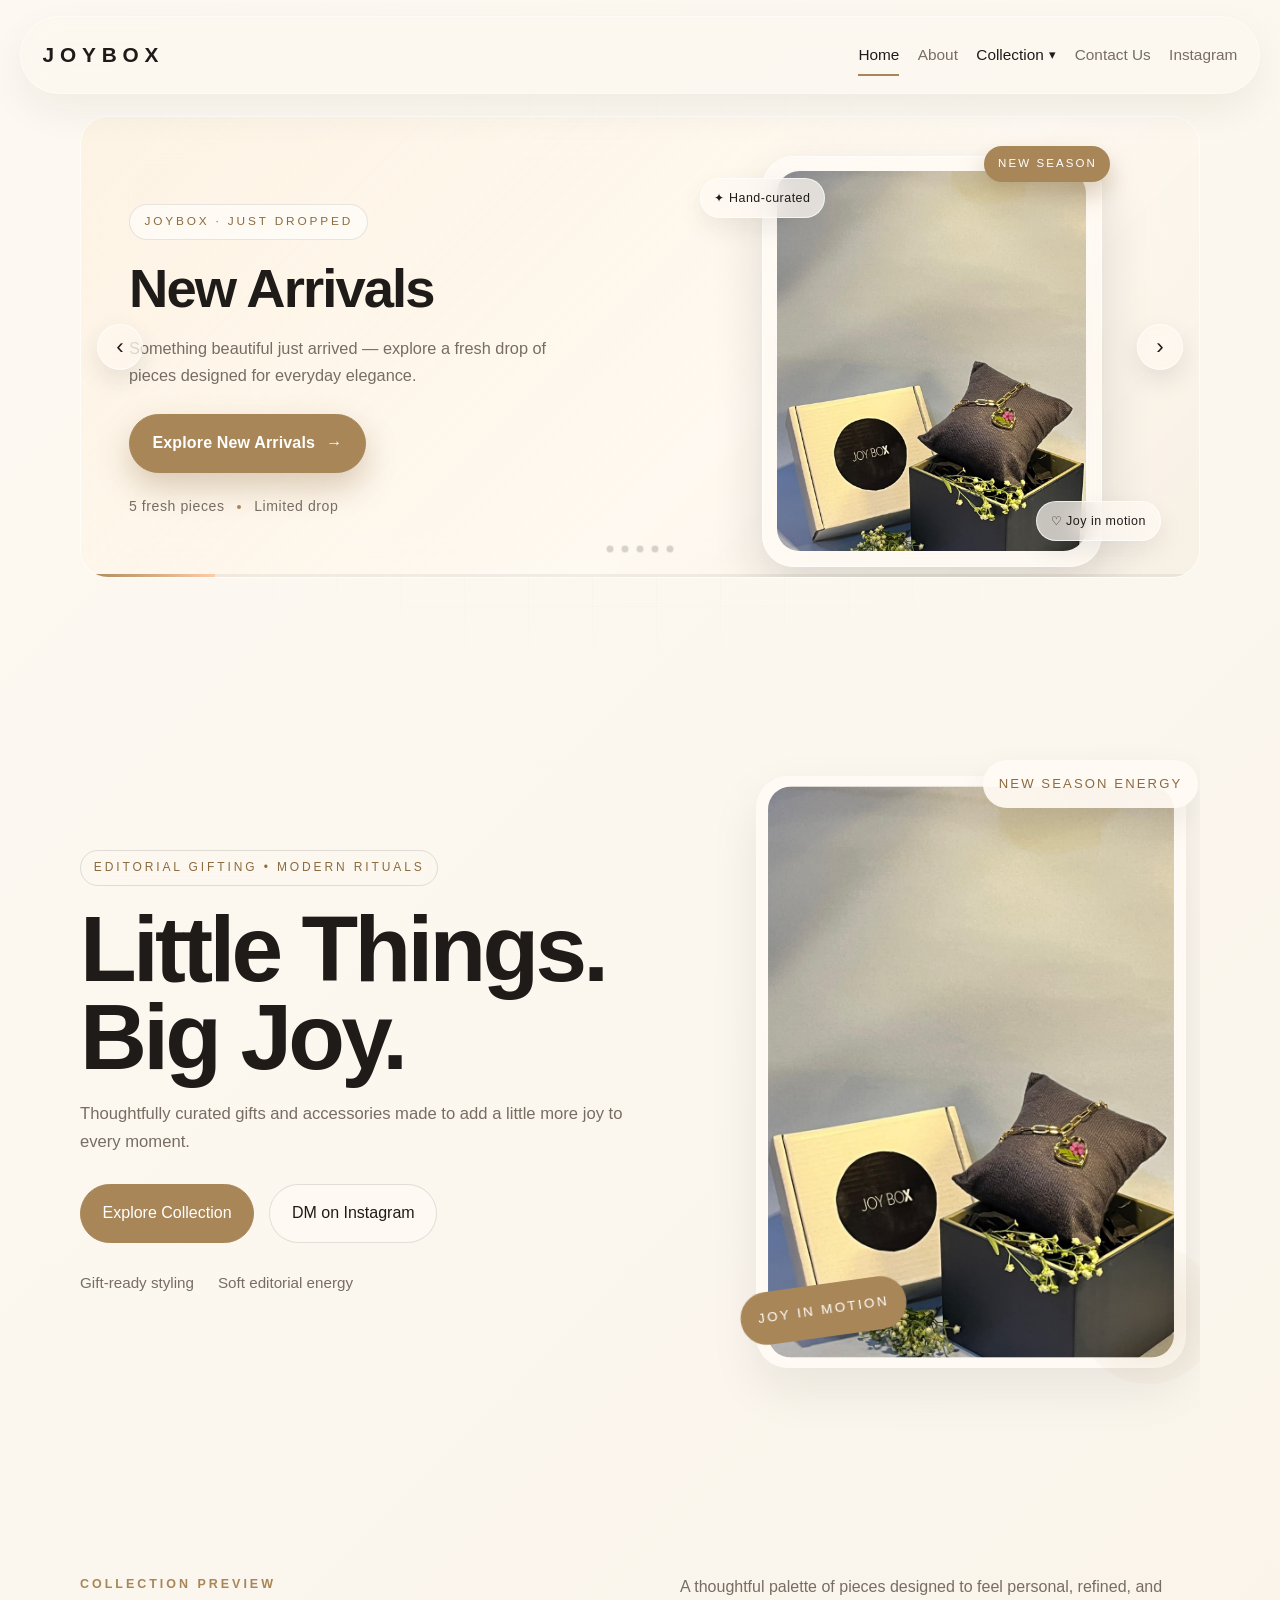
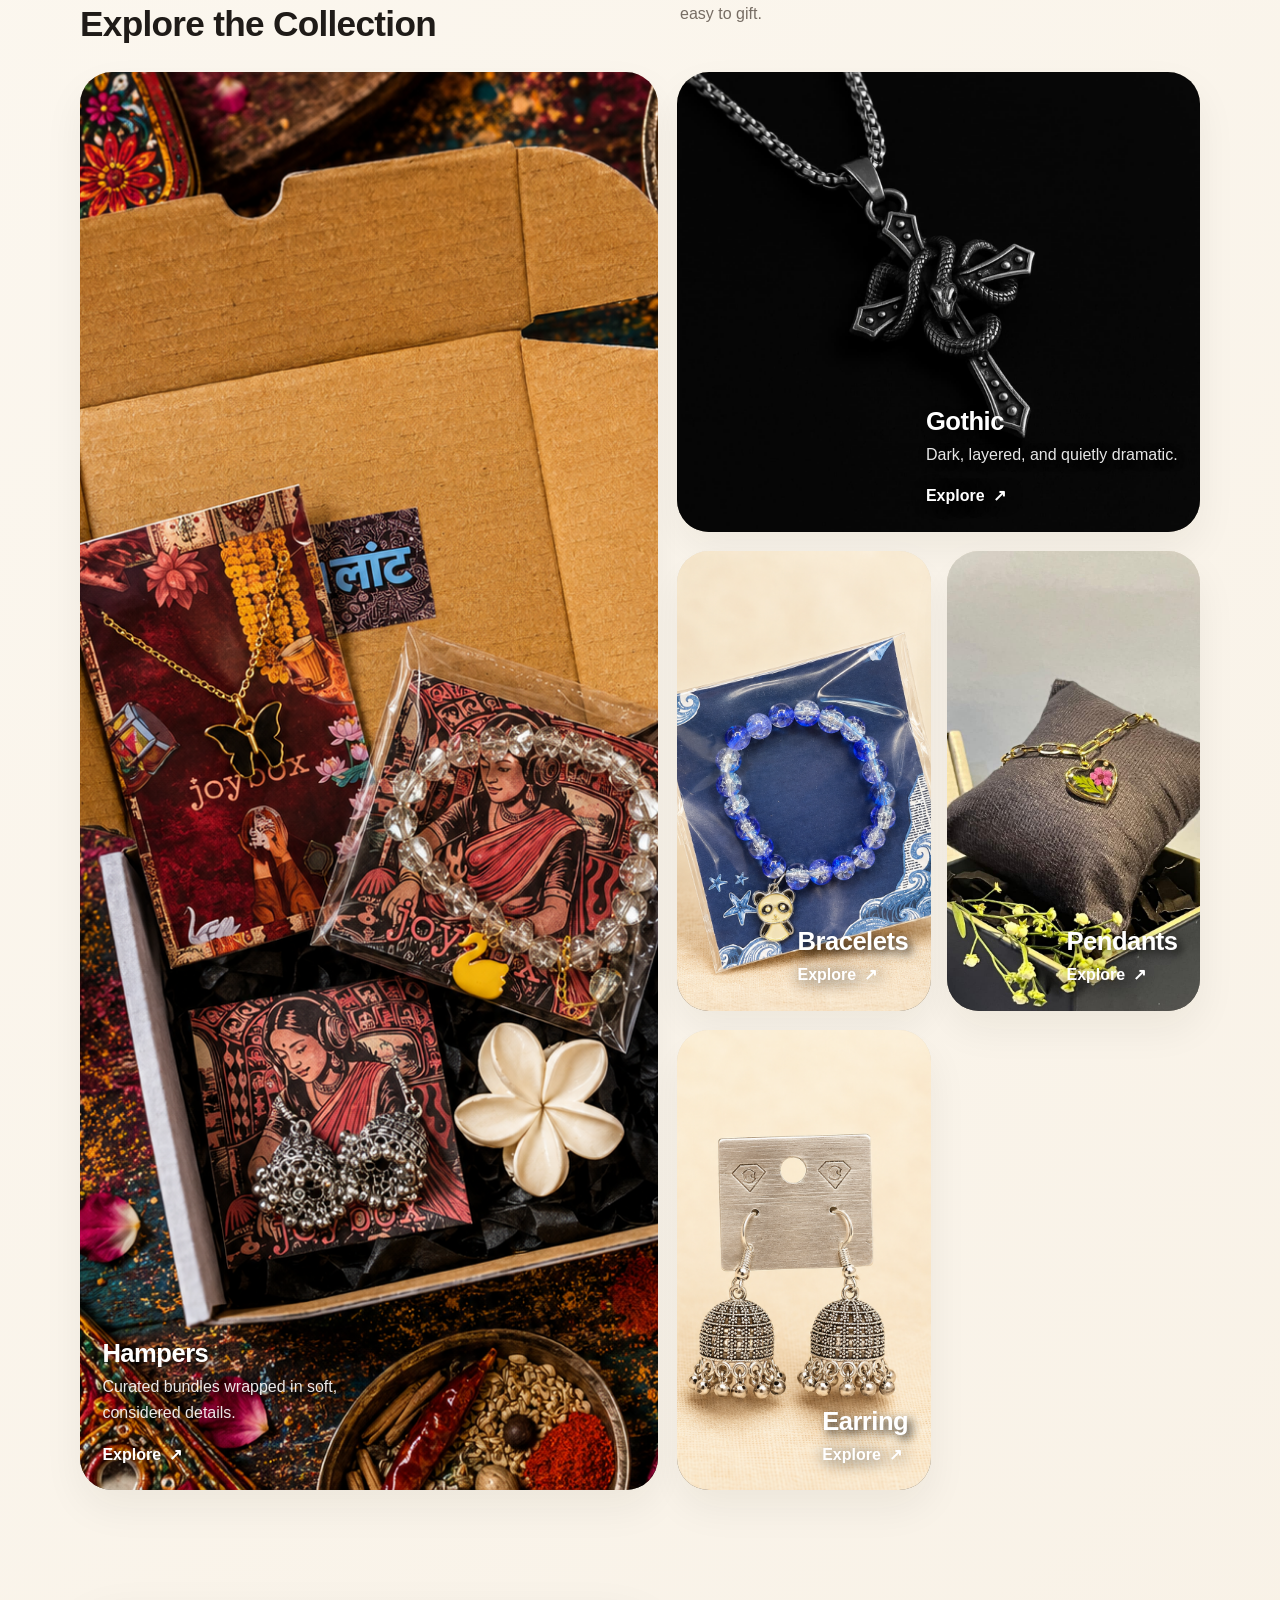
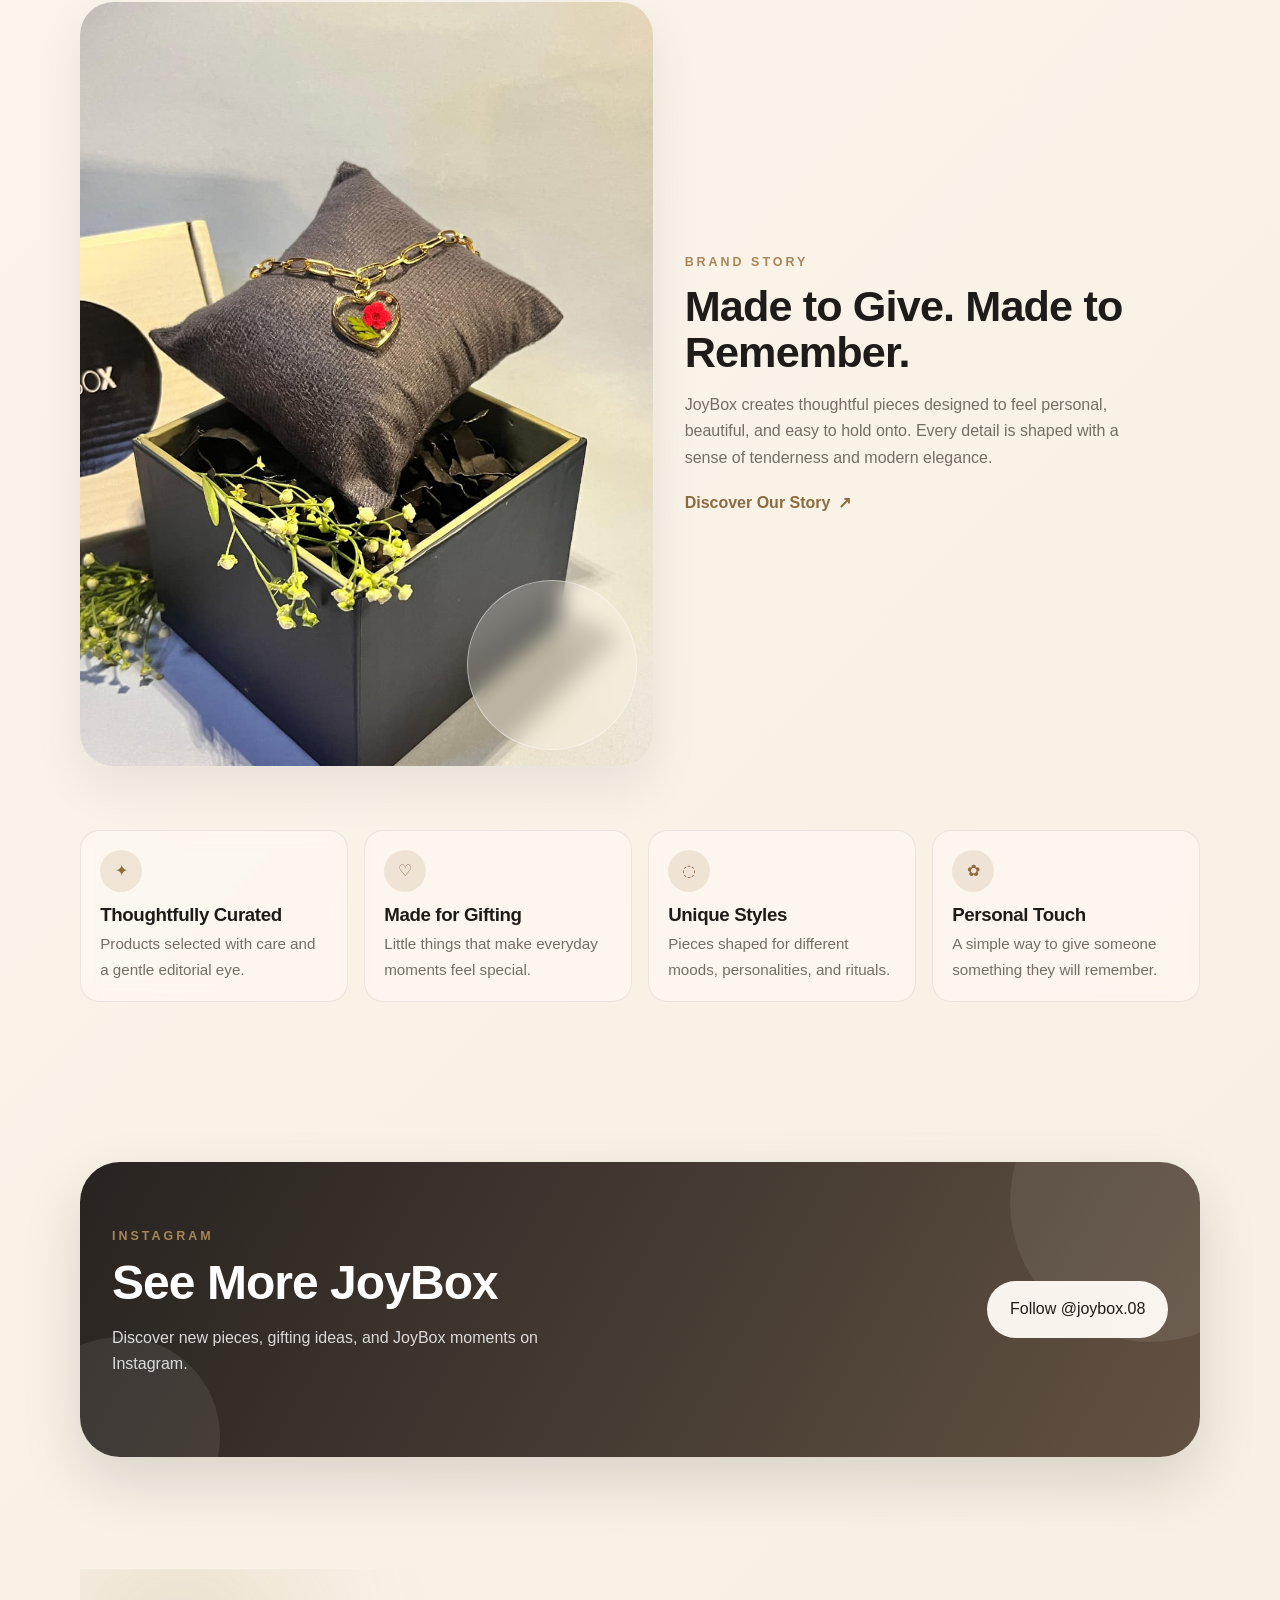
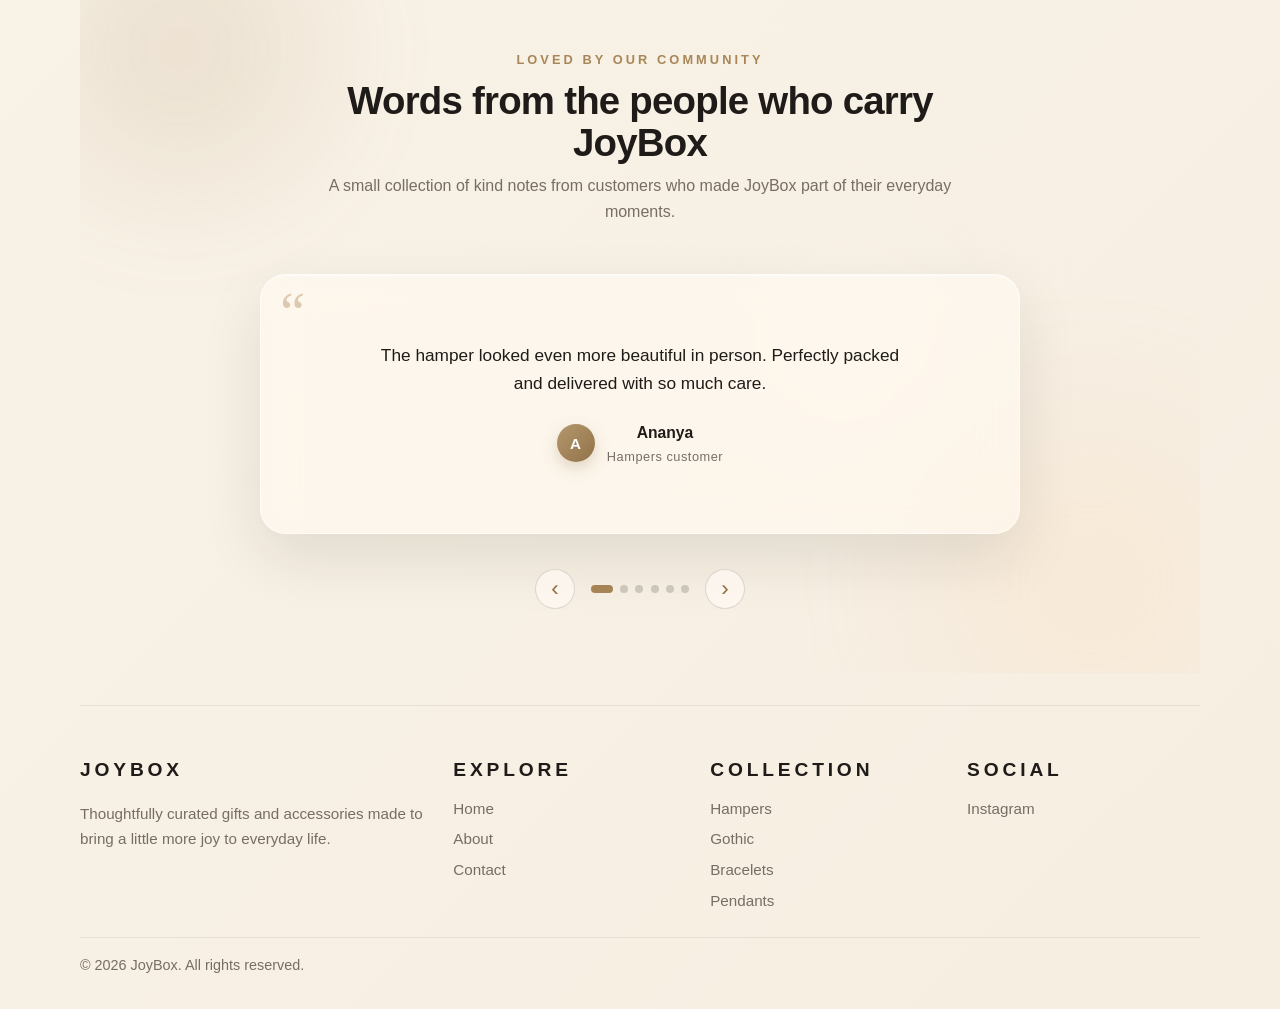
==== index.html @ 5531c771 "Create JoyBox website" ====
<!DOCTYPE html>
<html lang="en">

<head>
  <meta charset="UTF-8" />
  <meta name="viewport" content="width=device-width, initial-scale=1.0" />
  <title>JoyBox | Home</title>
  <meta name="description"
    content="JoyBox presents a refined gifting and accessories experience — thoughtfully curated pieces designed to make everyday moments feel personal, beautiful, and joyful." />
  <meta property="og:title" content="JoyBox | Editorial Gifting & Accessories" />
  <meta property="og:description" content="Thoughtfully curated gifts and accessories for everyday moments." />
  <meta property="og:type" content="website" />
  <meta property="og:url" content="https://joybox.example/" />
  <meta property="og:image" content="assets/images/home/hero.jpg" />
  <meta name="twitter:card" content="summary_large_image" />

  <link rel="stylesheet" href="css/global.css" />
  <link rel="stylesheet" href="css/navbar.css" />
  <link rel="stylesheet" href="css/home.css" />
  <link rel="stylesheet" href="css/new-arrivals.css" />
  <link rel="stylesheet" href="css/testimonials.css" />
</head>

<body>
  <header id="navbar-container"></header>

  <main class="home-page">
    <section class="new-arrivals page-shell reveal-home" aria-roledescription="carousel"
      aria-label="New Arrivals promotional banner">
      <div class="new-arrivals__background" aria-hidden="true">
        <span class="new-arrivals__orb new-arrivals__orb--one"></span>
        <span class="new-arrivals__orb new-arrivals__orb--two"></span>
        <span class="new-arrivals__orb new-arrivals__orb--three"></span>
        <span class="new-arrivals__grid"></span>
      </div>

      <div class="new-arrivals__slider" data-new-arrivals-slider>
        <div class="new-arrivals__track" data-new-arrivals-track aria-live="polite">
          <article class="new-arrival-slide is-active" data-new-arrivals-slide data-theme="warm"
            aria-roledescription="slide" aria-label="Slide 1 of 5: New Arrivals">
            <div class="new-arrival-slide__inner">
              <div class="new-arrival-content">
                <span class="new-arrival-content__eyebrow">JoyBox · Just Dropped</span>
                <h2 class="new-arrival-content__headline">New Arrivals</h2>
                <p class="new-arrival-content__copy">Something beautiful just arrived — explore a fresh drop of pieces
                  designed for everyday elegance.</p>
                <a class="new-arrival-content__cta" href="hampers.html" data-slide-link>
                  <span>Explore New Arrivals</span>
                  <span class="new-arrival-content__cta-arrow" aria-hidden="true">→</span>
                </a>
                <div class="new-arrival-content__meta">
                  <span>5 fresh pieces</span>
                  <span class="new-arrival-content__dot" aria-hidden="true"></span>
                  <span>Limited drop</span>
                </div>
              </div>

              <div class="new-arrival-product">
                <div class="new-arrival-product__halo" aria-hidden="true"></div>
                <div class="new-arrival-product__card">
                  <img src="assets/images/home/hero.jpg" alt="JoyBox accessories styled in a warm editorial setting"
                    loading="lazy" />
                  <span class="new-arrival-product__tag">New Season</span>
                </div>
                <span class="new-arrival-product__chip new-arrival-product__chip--top" aria-hidden="true">✦
                  Hand-curated</span>
                <span class="new-arrival-product__chip new-arrival-product__chip--bottom" aria-hidden="true">♡ Joy in
                  motion</span>
              </div>
            </div>
          </article>

          <article class="new-arrival-slide" data-new-arrivals-slide data-theme="rose" aria-roledescription="slide"
            aria-label="Slide 2 of 5: Gift Collection" aria-hidden="true">
            <div class="new-arrival-slide__inner">
              <div class="new-arrival-content">
                <span class="new-arrival-content__eyebrow">Gift Collection</span>
                <h2 class="new-arrival-content__headline">Made to Make Someone Smile</h2>
                <p class="new-arrival-content__copy">Thoughtful gifts for every special moment — wrapped in softness,
                  finished with care.</p>
                <a class="new-arrival-content__cta" href="hampers.html" data-slide-link>
                  <span>Shop Gift Collection</span>
                  <span class="new-arrival-content__cta-arrow" aria-hidden="true">→</span>
                </a>
                <div class="new-arrival-content__meta">
                  <span>Hampers ready to gift</span>
                  <span class="new-arrival-content__dot" aria-hidden="true"></span>
                  <span>From ₹79</span>
                </div>
              </div>

              <div class="new-arrival-product">
                <div class="new-arrival-product__halo" aria-hidden="true"></div>
                <div class="new-arrival-product__card">
                  <img src="assets/images/home/collection-hampers.jpg" alt="JoyBox hampers styled for gifting"
                    loading="lazy" />
                  <span class="new-arrival-product__tag">Editor's Pick</span>
                </div>
                <span class="new-arrival-product__chip new-arrival-product__chip--top" aria-hidden="true">✿ Soft
                  layers</span>
                <span class="new-arrival-product__chip new-arrival-product__chip--bottom" aria-hidden="true">✦ Ready to
                  wrap</span>
              </div>
            </div>
          </article>

          <article class="new-arrival-slide" data-new-arrivals-slide data-theme="pearl" aria-roledescription="slide"
            aria-label="Slide 3 of 5: Bracelet Collection" aria-hidden="true">
            <div class="new-arrival-slide__inner">
              <div class="new-arrival-content">
                <span class="new-arrival-content__eyebrow">Bracelet Edit</span>
                <h2 class="new-arrival-content__headline">Little Details. Big Charm.</h2>
                <p class="new-arrival-content__copy">Discover our latest bracelet collection — sculpted, polished, and
                  made to layer.</p>
                <a class="new-arrival-content__cta" href="bracelets.html" data-slide-link>
                  <span>Explore Bracelets</span>
                  <span class="new-arrival-content__cta-arrow" aria-hidden="true">→</span>
                </a>
                <div class="new-arrival-content__meta">
                  <span>5 new silhouettes</span>
                  <span class="new-arrival-content__dot" aria-hidden="true"></span>
                  <span>From ₹49</span>
                </div>
              </div>

              <div class="new-arrival-product">
                <div class="new-arrival-product__halo" aria-hidden="true"></div>
                <div class="new-arrival-product__card">
                  <img src="assets/images/products/bracelets/hamper-03-04.jpg" alt="JoyBox sculpted pearl bracelet"
                    loading="lazy" />
                  <span class="new-arrival-product__tag">New In</span>
                </div>
                <span class="new-arrival-product__chip new-arrival-product__chip--top" aria-hidden="true">◌ Sculpted
                  pearl</span>
                <span class="new-arrival-product__chip new-arrival-product__chip--bottom" aria-hidden="true">♡
                  Layer-ready</span>
              </div>
            </div>
          </article>

          <article class="new-arrival-slide" data-new-arrivals-slide data-theme="dusk" aria-roledescription="slide"
            aria-label="Slide 4 of 5: Pendants" aria-hidden="true">
            <div class="new-arrival-slide__inner">
              <div class="new-arrival-content">
                <span class="new-arrival-content__eyebrow">Pendant Drop</span>
                <h2 class="new-arrival-content__headline">Wear Your Story</h2>
                <p class="new-arrival-content__copy">Elegant pieces designed to make every moment feel personal and
                  quietly luminous.</p>
                <a class="new-arrival-content__cta" href="earring.html" data-slide-link>
                  <span>Discover Pendants</span>
                  <span class="new-arrival-content__cta-arrow" aria-hidden="true">→</span>
                </a>
                <div class="new-arrival-content__meta">
                  <span>6 new designs</span>
                  <span class="new-arrival-content__dot" aria-hidden="true"></span>
                  <span>From ₹49</span>
                </div>
              </div>

              <div class="new-arrival-product">
                <div class="new-arrival-product__halo" aria-hidden="true"></div>
                <div class="new-arrival-product__card">
                  <img src="assets/images/products/hampers/hamper-07-3.jpg" alt="JoyBox aura drop pendant"
                    loading="lazy" />
                  <span class="new-arrival-product__tag">Soft Glow</span>
                </div>
                <span class="new-arrival-product__chip new-arrival-product__chip--top" aria-hidden="true">✦ Aura
                  drop</span>
                <span class="new-arrival-product__chip new-arrival-product__chip--bottom" aria-hidden="true">♡ Everyday
                  shine</span>
              </div>
            </div>
          </article>

          <article class="new-arrival-slide" data-new-arrivals-slide data-theme="ember" aria-roledescription="slide"
            aria-label="Slide 5 of 5: Featured Collection" aria-hidden="true">
            <div class="new-arrival-slide__inner">
              <div class="new-arrival-content">
                <span class="new-arrival-content__eyebrow">JoyBox · Featured</span>
                <h2 class="new-arrival-content__headline">Your Next Favourite Piece</h2>
                <p class="new-arrival-content__copy">Discover something special from JoyBox — slow design, considered
                  materials, refined moments.</p>
                <a class="new-arrival-content__cta" href="hampers.html" data-slide-link>
                  <span>Explore Collection</span>
                  <span class="new-arrival-content__cta-arrow" aria-hidden="true">→</span>
                </a>
                <div class="new-arrival-content__meta">
                  <span>Curated by JoyBox</span>
                  <span class="new-arrival-content__dot" aria-hidden="true"></span>
                  <span>Hand-finished</span>
                </div>
              </div>

              <div class="new-arrival-product">
                <div class="new-arrival-product__halo" aria-hidden="true"></div>
                <div class="new-arrival-product__card">
                  <img src="assets/images/products/hampers/hamper-08-1.jpg" alt="JoyBox story imagery in a calm editorial setting"
                    loading="lazy" />
                  <span class="new-arrival-product__tag">Featured</span>
                </div>
                <span class="new-arrival-product__chip new-arrival-product__chip--top" aria-hidden="true">✦ Made to
                  give</span>
                <span class="new-arrival-product__chip new-arrival-product__chip--bottom" aria-hidden="true">♡ Made to
                  remember</span>
              </div>
            </div>
          </article>
        </div>

        <div class="new-arrival-controls" data-new-arrivals-controls>
          <button class="new-arrival-control new-arrival-control--prev" type="button" data-new-arrivals-prev
            aria-label="Previous slide">
            <span aria-hidden="true">‹</span>
          </button>
          <button class="new-arrival-control new-arrival-control--next" type="button" data-new-arrivals-next
            aria-label="Next slide">
            <span aria-hidden="true">›</span>
          </button>
        </div>

        <div class="new-arrival-dots" role="tablist" aria-label="Choose slide" data-new-arrivals-dots></div>

        <div class="new-arrival-progress" aria-hidden="true">
          <span class="new-arrival-progress__bar" data-new-arrivals-progress></span>
        </div>
      </div>
    </section>
    <section class="hero page-shell reveal-home">
      <div class="hero__content">
        <div class="hero__eyebrow">Editorial gifting • modern rituals</div>
        <h1 class="hero__headline">
          <span class="line">Little Things.</span>
          <span class="line">Big Joy.</span>
        </h1>
        <p class="hero__copy">
          Thoughtfully curated gifts and accessories made to add a little more joy to every moment.
        </p>
        <div class="hero__actions">
          <a class="btn btn--accent" href="hampers.html">Explore Collection</a>
          <a class="button" href="https://www.instagram.com/joybox.08/" target="_blank" rel="noreferrer noopener">DM on
            Instagram</a>
        </div>
        <div class="hero__meta">
          <span>Gift-ready styling</span>
          <span>Soft editorial energy</span>
        </div>
      </div>

      <div class="hero__visual">
        <div class="hero__image-card">
          <span class="hero__badge">New season energy</span>
          <span class="hero__stamp">Joy in motion</span>
          <div class="hero__shape"></div>
          <img src="assets/images/home/hero.jpg" alt="JoyBox accessories styled in a warm editorial setting" />
        </div>
      </div>
    </section>



    <section class="section page-shell reveal-home">
      <div class="section__heading">
        <div>
          <div class="section__eyebrow">Collection preview</div>
          <h2>Explore the Collection</h2>
        </div>
        <p class="section__intro">A thoughtful palette of pieces designed to feel personal, refined, and easy to gift.
        </p>
      </div>

      <div class="collection-grid">
        <article class="collection-card collection-card--tall reveal-home">
          <img src="assets/images/products/hampers/hamper-08-1.jpg" alt="JoyBox hampers styled for gifting" loading="lazy" />
          <div class="collection-card__content">
            <h3>Hampers</h3>
            <p>Curated bundles wrapped in soft, considered details.</p>
            <a class="collection-card__link" href="hampers.html">Explore <span>↗</span></a>
          </div>
        </article>

        <div class="collection-card--stack">
          <article class="collection-card reveal-home">
            <img src="assets/images/home/collection-gothic.jpg" alt="JoyBox gothic-inspired accessories"
              loading="lazy" />
            <div class="collection-card__content">
              <h3>Gothic</h3>
              <p>Dark, layered, and quietly dramatic.</p>
              <a class="collection-card__link" href="gothic.html">Explore <span>↗</span></a>
            </div>
          </article>

          <div class="collection-grid" style="grid-template-columns: 1fr 1fr; gap: 1rem; margin-top: 0.2rem;">
            <article class="collection-card reveal-home">
              <img src="assets/images/home/collection-bracelets.jpg" alt="JoyBox bracelets with sculptural detail"
                loading="lazy" />
              <div class="collection-card__content">
                <h3>Bracelets</h3>
                <a class="collection-card__link" href="bracelets.html">Explore <span>↗</span></a>
              </div>
            </article>

            <article class="collection-card reveal-home">
              <img src="assets/images/home/collection-pendants.jpg" alt="JoyBox pendants with a minimal finish"
                loading="lazy" />
              <div class="collection-card__content">
                <h3>Pendants</h3>
                <a class="collection-card__link" href="pendants.html">Explore <span>↗</span></a>
              </div>
            </article>
          </div>

          <div class="collection-grid" style="grid-template-columns: 1fr 1fr; gap: 1rem; margin-top: 0.2rem;">
            <article class="collection-card reveal-home">
              <img src="assets/images/home/collection-earrings.jpg" alt="JoyBox earrings with soft sculptural detail"
                loading="lazy" />
              <div class="collection-card__content">
                <h3>Earring</h3>
                <!-- <p>Soft, sculptural, and made to catch the light.</p> -->
                <a class="collection-card__link" href="earring.html">Explore <span>↗</span></a>
              </div>
            </article>

            <!-- <article class="collection-card reveal-home">
              <img src="assets/images/home/collection-bracelets.jpg" alt="JoyBox keychains with a tactile, refined finish"
                loading="lazy" />
              <div class="collection-card__content">
                <h3>Keychain</h3>
                <p>Little keepsakes made to carry joy with you.</p>
                <a class="collection-card__link" href="keychain.html">Explore <span>↗</span></a>
              </div>
            </article> --->
          </div>
        </div>
      </div>
    </section>

    <section class="section page-shell story reveal-home">
      <div class="story__media">
        <img src="assets/images/home/story.jpg" alt="JoyBox story imagery in a calm editorial setting" loading="lazy" />
        <div class="story__overlay"></div>
      </div>
      <div class="story__content">
        <div class="section__eyebrow">Brand story</div>
        <h2>Made to Give. Made to Remember.</h2>
        <p>
          JoyBox creates thoughtful pieces designed to feel personal, beautiful, and easy to hold onto. Every detail is
          shaped with a sense of tenderness and modern elegance.
        </p>
        <a class="story__link" href="about.html">Discover Our Story <span>↗</span></a>
      </div>
    </section>

    <section class="section section--tight page-shell reveal-home">
      <div class="features">
        <article class="feature-card reveal-home">
          <div class="feature-card__icon">✦</div>
          <h3>Thoughtfully Curated</h3>
          <p>Products selected with care and a gentle editorial eye.</p>
        </article>
        <article class="feature-card reveal-home">
          <div class="feature-card__icon">♡</div>
          <h3>Made for Gifting</h3>
          <p>Little things that make everyday moments feel special.</p>
        </article>
        <article class="feature-card reveal-home">
          <div class="feature-card__icon">◌</div>
          <h3>Unique Styles</h3>
          <p>Pieces shaped for different moods, personalities, and rituals.</p>
        </article>
        <article class="feature-card reveal-home">
          <div class="feature-card__icon">✿</div>
          <h3>Personal Touch</h3>
          <p>A simple way to give someone something they will remember.</p>
        </article>
      </div>
    </section>

    <section class="section page-shell reveal-home">
      <div class="cta">
        <div class="cta__content">
          <div class="section__eyebrow">Instagram</div>
          <h2>See More JoyBox</h2>
          <p>Discover new pieces, gifting ideas, and JoyBox moments on Instagram.</p>
        </div>
        <div class="cta__action">
          <a class="btn" href="https://www.instagram.com/joybox.08/" target="_blank" rel="noreferrer noopener">Follow
            @joybox.08</a>
        </div>
      </div>
    </section>
  </main>

  <section class="testimonials page-shell reveal-home" aria-label="Customer testimonials">
    <div class="testimonials__background" aria-hidden="true">
      <span class="testimonials__shape testimonials__shape--one"></span>
      <span class="testimonials__shape testimonials__shape--two"></span>
      <span class="testimonials__shape testimonials__shape--three"></span>
    </div>

    <div class="testimonials__head">
      <p class="eyebrow">Loved by our community</p>
      <h2>Words from the people who carry JoyBox</h2>
      <p class="testimonials__intro">A small collection of kind notes from customers who made JoyBox part of their everyday moments.</p>
    </div>

    <div class="testimonials__viewport" data-testimonials-viewport>
      <div class="testimonials__track" data-testimonials-track>
        <article class="testimonial-card is-active" data-testimonial>
          <span class="testimonial-card__quote" aria-hidden="true">“</span>
          <p class="testimonial-card__text">The hamper looked even more beautiful in person. Perfectly packed and delivered with so much care.</p>
          <div class="testimonial-card__author">
            <span class="testimonial-card__avatar" aria-hidden="true">A</span>
            <div>
              <span class="testimonial-card__name">Ananya</span>
              <span class="testimonial-card__role">Hampers customer</span>
            </div>
          </div>
        </article>

        <article class="testimonial-card" data-testimonial>
          <span class="testimonial-card__quote" aria-hidden="true">“</span>
          <p class="testimonial-card__text">I ordered a pendant as a gift and absolutely loved the finishing. It felt very premium.</p>
          <div class="testimonial-card__author">
            <span class="testimonial-card__avatar" aria-hidden="true">R</span>
            <div>
              <span class="testimonial-card__name">Riya</span>
              <span class="testimonial-card__role">Pendant customer</span>
            </div>
          </div>
        </article>

        <article class="testimonial-card" data-testimonial>
          <span class="testimonial-card__quote" aria-hidden="true">“</span>
          <p class="testimonial-card__text">Beautiful products and such a lovely presentation. Definitely ordering again!</p>
          <div class="testimonial-card__author">
            <span class="testimonial-card__avatar" aria-hidden="true">K</span>
            <div>
              <span class="testimonial-card__name">Kavya</span>
              <span class="testimonial-card__role">Bracelet customer</span>
            </div>
          </div>
        </article>

        <article class="testimonial-card" data-testimonial>
          <span class="testimonial-card__quote" aria-hidden="true">“</span>
          <p class="testimonial-card__text">The gothic pieces have so much personality. They feel bold without being too much — exactly my style.</p>
          <div class="testimonial-card__author">
            <span class="testimonial-card__avatar" aria-hidden="true">M</span>
            <div>
              <span class="testimonial-card__name">Meera</span>
              <span class="testimonial-card__role">Gothic customer</span>
            </div>
          </div>
        </article>

        <article class="testimonial-card" data-testimonial>
          <span class="testimonial-card__quote" aria-hidden="true">“</span>
          <p class="testimonial-card__text">I gifted a hamper to my sister and she was so happy with every little detail. It felt personal from start to finish.</p>
          <div class="testimonial-card__author">
            <span class="testimonial-card__avatar" aria-hidden="true">S</span>
            <div>
              <span class="testimonial-card__name">Sneha</span>
              <span class="testimonial-card__role">Hamper customer</span>
            </div>
          </div>
        </article>

        <article class="testimonial-card" data-testimonial>
          <span class="testimonial-card__quote" aria-hidden="true">“</span>
          <p class="testimonial-card__text">You can tell real care went into every piece. The packaging, the finish, the little notes — it all feels so thoughtful.</p>
          <div class="testimonial-card__author">
            <span class="testimonial-card__avatar" aria-hidden="true">P</span>
            <div>
              <span class="testimonial-card__name">Priya</span>
              <span class="testimonial-card__role">Repeat customer</span>
            </div>
          </div>
        </article>
      </div>
    </div>

    <div class="testimonials__controls">
      <button class="testimonial-control testimonial-control--prev" type="button" data-testimonials-prev aria-label="Previous testimonial">
        <span aria-hidden="true">‹</span>
      </button>

      <div class="testimonial-dots" role="tablist" aria-label="Choose testimonial" data-testimonials-dots></div>

      <button class="testimonial-control testimonial-control--next" type="button" data-testimonials-next aria-label="Next testimonial">
        <span aria-hidden="true">›</span>
      </button>
    </div>
  </section>

  <footer class="footer page-shell">
    <div class="footer__grid">
      <div>
        <div class="footer__brand">JOYBOX</div>
        <p>Thoughtfully curated gifts and accessories made to bring a little more joy to everyday life.</p>
      </div>
      <div>
        <div class="footer__brand">Explore</div>
        <div class="footer__links">
          <a href="index.html">Home</a>
          <a href="about.html">About</a>
          <a href="contact.html">Contact</a>
        </div>
      </div>
      <div>
        <div class="footer__brand">Collection</div>
        <div class="footer__links">
          <a href="hampers.html">Hampers</a>
          <a href="gothic.html">Gothic</a>
          <a href="bracelets.html">Bracelets</a>
          <a href="pendants.html">Pendants</a>
        </div>
      </div>
      <div>
        <div class="footer__brand">Social</div>
        <div class="footer__links">
          <a href="https://www.instagram.com/joybox.08/" target="_blank" rel="noreferrer noopener">Instagram</a>
        </div>
      </div>
    </div>
    <div class="footer__bottom">© <span data-year></span> JoyBox. All rights reserved.</div>
  </footer>

  <script src="js/main.js"></script>

  <script src="js/navbar.js"></script>
  <script src="js/home.js"></script>
  <script src="js/new-arrivals.js"></script>
  <script src="js/testimonials.js"></script>
</body>

</html>
---- css/global.css ----
:root {
  --bg: #fcf7f0;
  --bg-soft: #f7efe4;
  --surface: rgba(255, 250, 244, 0.76);
  --text: #1f1b18;
  --muted: #776d64;
  --accent: #a88658;
  --accent-strong: #8c6b3f;
  --border: rgba(31, 27, 24, 0.12);
  --shadow: 0 20px 50px rgba(31, 27, 24, 0.08);
  --radius: 22px;
  --radius-sm: 14px;
  --container: min(1120px, calc(100% - 2rem));
  --transition: 220ms ease;
  --font-display: "Inter", "Segoe UI", sans-serif;
  --font-body: "Inter", "Segoe UI", sans-serif;
}

* {
  box-sizing: border-box;
}

html {
  scroll-behavior: smooth;
}

body {
  margin: 0;
  font-family: var(--font-body);
  color: var(--text);
  background: linear-gradient(135deg, var(--bg) 0%, var(--bg-soft) 100%);
  line-height: 1.65;
  overflow-x: hidden;
}

a {
  color: inherit;
  text-decoration: none;
}

img {
  max-width: 100%;
  display: block;
}

button {
  font: inherit;
}

main {
  min-height: 100vh;
}

.page-shell {
  width: var(--container);
  margin: 0 auto;
  padding: 8rem 0 5rem;
}

.page-hero {
  max-width: 720px;
  padding: 3rem 0;
}

.eyebrow {
  margin: 0 0 0.6rem;
  text-transform: uppercase;
  letter-spacing: 0.24em;
  font-size: 0.8rem;
  color: var(--accent);
  font-weight: 600;
}

h1,
h2,
h3,
h4 {
  font-family: var(--font-display);
  line-height: 1.08;
  letter-spacing: -0.02em;
  margin: 0 0 1rem;
}

h1 {
  font-size: clamp(2rem, 4vw, 3.1rem);
}

h2 {
  font-size: clamp(1.6rem, 3vw, 2.2rem);
}

.page-copy {
  font-size: 1.02rem;
  color: var(--muted);
  max-width: 60ch;
}

.btn,
.button {
  display: inline-flex;
  align-items: center;
  justify-content: center;
  gap: 0.5rem;
  padding: 0.9rem 1.35rem;
  border-radius: 999px;
  border: 1px solid var(--border);
  background: var(--surface);
  color: var(--text);
  transition: transform var(--transition), background var(--transition), border-color var(--transition);
}

.btn:hover,
.button:hover {
  transform: translateY(-1px);
  border-color: var(--accent);
}

.link-underline {
  position: relative;
}

.link-underline::after {
  content: "";
  position: absolute;
  left: 0;
  bottom: -0.2rem;
  width: 100%;
  height: 1px;
  background: currentColor;
  transform: scaleX(0);
  transform-origin: left;
  transition: transform var(--transition);
}

.link-underline:hover::after,
.link-underline:focus-visible::after,
.nav-link.active::after {
  transform: scaleX(1);
}

.reveal {
  opacity: 0;
  transform: translateY(24px);
  transition: opacity 700ms ease, transform 700ms ease;
}

.reveal.is-visible {
  opacity: 1;
  transform: translateY(0);
}

.reveal-up {
  opacity: 0;
  transform: translateY(18px);
}

.reveal-left {
  opacity: 0;
  transform: translateX(-18px);
}

.reveal-right {
  opacity: 0;
  transform: translateX(18px);
}

.reveal-up.is-visible,
.reveal-left.is-visible,
.reveal-right.is-visible {
  opacity: 1;
  transform: translate(0);
}

.footer {
  padding: 3rem 0 2rem;
  border-top: 1px solid rgba(31, 27, 24, 0.08);
  margin-top: 2rem;
}

.footer__grid {
  display: grid;
  grid-template-columns: 1.2fr 0.8fr 0.8fr 0.8fr;
  gap: 1.5rem;
  align-items: start;
}

.footer__brand {
  font-size: 1.2rem;
  font-weight: 700;
  letter-spacing: 0.2em;
  text-transform: uppercase;
  margin-bottom: 0.6rem;
}

.footer p,
.footer a {
  color: var(--muted);
  font-size: 0.95rem;
  word-break: break-word;
  overflow-wrap: anywhere;
}

.footer__links {
  display: grid;
  gap: 0.35rem;
}

.footer__bottom {
  margin-top: 1.5rem;
  padding-top: 1rem;
  border-top: 1px solid rgba(31, 27, 24, 0.08);
  color: var(--muted);
  font-size: 0.9rem;
}

/* Footer responsive behavior — applies across every page */
@media (max-width: 1024px) {
  .footer__grid {
    grid-template-columns: 1fr 1fr;
    gap: 1.75rem 1.25rem;
  }
}

@media (max-width: 768px) {
  .footer {
    padding: 2.4rem 0 1.6rem;
  }

  .footer__grid {
    grid-template-columns: 1fr;
    gap: 1.4rem;
    text-align: left;
  }

  .footer__brand {
    margin-bottom: 0.4rem;
  }

  .footer__bottom {
    margin-top: 1.2rem;
    text-align: center;
  }
}

@media (max-width: 480px) {
  .footer {
    padding: 2rem 0 1.4rem;
  }

  .footer__grid {
    gap: 1.1rem;
  }

  .footer__brand {
    font-size: 1.05rem;
    letter-spacing: 0.18em;
  }

  .footer p,
  .footer a {
    font-size: 0.9rem;
  }
}

@media (max-width: 390px) {
  .footer {
    padding: 1.8rem 0 1.2rem;
  }

  .footer__grid {
    gap: 0.95rem;
  }

  .footer__brand {
    font-size: 1rem;
    letter-spacing: 0.16em;
  }

  .footer p,
  .footer a {
    font-size: 0.88rem;
  }
}

@media (max-width: 360px) {
  .footer__grid {
    gap: 0.85rem;
  }

  .footer p,
  .footer a {
    font-size: 0.85rem;
  }
}

@media (prefers-reduced-motion: reduce) {
  html {
    scroll-behavior: auto;
  }

  *,
  *::before,
  *::after {
    animation-duration: 0.01ms !important;
    animation-iteration-count: 1 !important;
    transition-duration: 0.01ms !important;
    scroll-behavior: auto !important;
  }

  .reveal,
  .reveal-up,
  .reveal-left,
  .reveal-right {
    opacity: 1 !important;
    transform: none !important;
  }
}

@media (max-width: 768px) {
  .page-shell {
    padding-top: 7rem;
  }
}
---- css/navbar.css ----
:root {
  --nav-height: 78px;
}

body {
  padding-top: 0;
}

.navbar {
  position: sticky;
  top: 0;
  z-index: 1000;
  width: min(100%, 1280px);
  margin: 1rem auto 0;
  padding: 0 1.25rem;
}

.navbar__inner {
  display: flex;
  align-items: center;
  justify-content: space-between;
  gap: 1rem;
  min-height: var(--nav-height);
  padding: 0 1.35rem;
  border: 1px solid rgba(255, 255, 255, 0.45);
  border-radius: 999px;
  background: rgba(252, 247, 240, 0.64);
  backdrop-filter: blur(18px);
  -webkit-backdrop-filter: blur(18px);
  box-shadow: 0 16px 40px rgba(31, 27, 24, 0.06);
  transition: background var(--transition), box-shadow var(--transition), border-color var(--transition), transform var(--transition);
}

.navbar.is-scrolled .navbar__inner {
  background: rgba(252, 247, 240, 0.9);
  border-color: rgba(31, 27, 24, 0.12);
  box-shadow: 0 18px 42px rgba(31, 27, 24, 0.1);
}

.navbar__brand {
  font-size: 1.3rem;
  font-weight: 700;
  letter-spacing: 0.28em;
  text-transform: uppercase;
  color: var(--text);
}

.navbar__brand-strong {
  font-weight: 800;
}

.navbar__links {
  display: flex;
  align-items: center;
  gap: 1.15rem;
}

.nav-link,
.navbar__icon-link {
  position: relative;
  font-size: 0.96rem;
  color: var(--muted);
  padding: 0.3rem 0;
  transition: color var(--transition);
}

.nav-link:hover,
.nav-link:focus-visible,
.navbar__icon-link:hover,
.navbar__icon-link:focus-visible {
  color: var(--text);
}

.nav-link::after,
.navbar__icon-link::after {
  content: "";
  position: absolute;
  left: 0;
  bottom: -0.2rem;
  width: 100%;
  height: 1.5px;
  background: var(--accent);
  transform: scaleX(0);
  transform-origin: left;
  transition: transform var(--transition);
}

.nav-link:hover::after,
.nav-link:focus-visible::after,
.nav-link.active::after,
.navbar__icon-link:hover::after,
.navbar__icon-link:focus-visible::after {
  transform: scaleX(1);
}

.nav-link.active {
  color: var(--text);
}

.navbar__dropdown {
  position: relative;
}

/* Invisible hover bridge between trigger and dropdown panel.
   Prevents the dropdown from closing when the pointer crosses the gap. */
.navbar__dropdown::before {
  content: "";
  position: absolute;
  top: 100%;
  left: 0;
  right: 0;
  height: 0.7rem;
  pointer-events: auto;
}

.navbar__dropdown-toggle {
  display: inline-flex;
  align-items: center;
  gap: 0.35rem;
  background: none;
  border: 0;
  padding: 0;
  color: inherit;
  cursor: pointer;
}

.navbar__dropdown-toggle .caret {
  font-size: 0.8rem;
  transition: transform var(--transition);
}

.navbar__dropdown.is-open .caret {
  transform: rotate(180deg);
}

.navbar__dropdown-panel {
  position: absolute;
  top: 100%;
  left: 0;
  min-width: 180px;
  padding: 0.6rem;
  border: 1px solid rgba(31, 27, 24, 0.08);
  border-radius: var(--radius-sm);
  background: rgba(255, 250, 244, 0.96);
  box-shadow: var(--shadow);
  display: grid;
  gap: 0.2rem;
  opacity: 0;
  transform: translateY(8px);
  pointer-events: none;
  transition: opacity var(--transition), transform var(--transition);
  z-index: 1;
}

.navbar__dropdown.is-open .navbar__dropdown-panel {
  opacity: 1;
  transform: translateY(0);
  pointer-events: auto;
}

.navbar__dropdown-panel a {
  padding: 0.7rem 0.8rem;
  border-radius: 10px;
  color: var(--muted);
  transition: background var(--transition), color var(--transition);
}

.navbar__dropdown-panel a:hover,
.navbar__dropdown-panel a:focus-visible {
  background: rgba(168, 134, 88, 0.1);
  color: var(--text);
}

.navbar__mobile-toggle,
.navbar__mobile-close {
  display: none;
  border: 0;
  background: none;
  padding: 0.25rem;
  cursor: pointer;
}

.navbar__mobile-toggle span {
  display: block;
  width: 24px;
  height: 2px;
  background: var(--text);
  margin: 5px 0;
  border-radius: 999px;
}

.navbar__mobile-menu {
  display: none;
}

@media (max-width: 900px) {
  .navbar__links {
    display: none;
  }

  .navbar__mobile-toggle {
    display: inline-flex;
    flex-direction: column;
    align-items: center;
    justify-content: center;
  }

  .navbar__mobile-menu {
    display: block;
    position: fixed;
    inset: 0 0 0 auto;
    width: min(88vw, 320px);
    padding: 1.2rem;
    background: rgba(252, 247, 240, 0.97);
    box-shadow: -16px 0 48px rgba(31, 27, 24, 0.12);
    transform: translateX(102%);
    transition: transform 280ms ease;
    z-index: 1100;
  }

  .navbar__mobile-menu.is-open {
    transform: translateX(0);
  }

  .navbar__mobile-header {
    display: flex;
    align-items: center;
    justify-content: space-between;
    margin-bottom: 1.4rem;
  }

  .navbar__mobile-nav {
    display: grid;
    gap: 0.35rem;
  }

  .navbar__mobile-nav a,
  .navbar__mobile-nav button {
    width: 100%;
    text-align: left;
    padding: 0.8rem 0.45rem;
    color: var(--text);
    border-radius: 10px;
    transition: background var(--transition), color var(--transition);
  }

  .navbar__mobile-nav a:hover,
  .navbar__mobile-nav a:focus-visible,
  .navbar__mobile-nav button:hover,
  .navbar__mobile-nav button:focus-visible {
    background: rgba(168, 134, 88, 0.12);
    color: var(--accent-strong);
  }

  .navbar__mobile-submenu {
    display: grid;
    gap: 0.2rem;
    padding: 0.3rem 0 0.1rem 1rem;
    max-height: 0;
    overflow: hidden;
    transition: max-height 240ms ease;
  }

  .navbar__mobile-submenu.is-open {
    max-height: 220px;
  }

  .navbar__mobile-submenu a {
    padding: 0.55rem 0.4rem;
    color: var(--muted);
  }

  .navbar__mobile-backdrop {
    position: fixed;
    inset: 0;
    background: rgba(31, 27, 24, 0.25);
    backdrop-filter: blur(2px);
    opacity: 0;
    pointer-events: none;
    transition: opacity 220ms ease;
    z-index: 1050;
  }

  .navbar__mobile-backdrop.is-visible {
    opacity: 1;
    pointer-events: auto;
  }
}

@media (max-width: 480px) {
  .navbar {
    padding: 0 0.85rem;
    margin-top: 0.65rem;
  }

  .navbar__inner {
    min-height: 64px;
    padding: 0 0.95rem;
  }

  .navbar__brand {
    font-size: 1.05rem;
    letter-spacing: 0.2em;
  }
}
---- css/home.css ----
:root {
  --hero-height: min(92vh, 900px);
}

body {
  background: linear-gradient(135deg, #fdf9f2 0%, #f6eee1 100%);
}

.home-page {
  padding-bottom: 2rem;
}

.hero {
  position: relative;
  min-height: var(--hero-height);
  display: grid;
  grid-template-columns: 1.15fr 0.85fr;
  align-items: center;
  gap: 2.5rem;
  padding: 3rem 0 2rem;
  overflow: hidden;
}

.hero__content {
  position: relative;
  z-index: 2;
  max-width: 620px;
}

.hero__eyebrow {
  display: inline-flex;
  align-items: center;
  gap: 0.5rem;
  padding: 0.45rem 0.8rem;
  border: 1px solid rgba(31, 27, 24, 0.12);
  border-radius: 999px;
  color: var(--accent-strong);
  font-size: 0.75rem;
  text-transform: uppercase;
  letter-spacing: 0.24em;
  margin-bottom: 1.2rem;
  backdrop-filter: blur(10px);
}

.hero__headline {
  font-size: clamp(3rem, 8vw, 5.8rem);
  line-height: 0.95;
  margin-bottom: 1.2rem;
  letter-spacing: -0.04em;
}

.hero__headline .line {
  display: block;
  opacity: 0;
  transform: translateY(24px);
  transition: transform 700ms ease, opacity 700ms ease;
}

.hero__headline.is-animated .line {
  opacity: 1;
  transform: translateY(0);
}

.hero__copy {
  max-width: 560px;
  font-size: 1.04rem;
  color: var(--muted);
  margin-bottom: 1.8rem;
}

.hero__actions {
  display: flex;
  flex-wrap: wrap;
  gap: 0.95rem;
  margin-bottom: 1.7rem;
}

.hero__actions .btn,
.hero__actions .button {
  padding: 0.95rem 1.35rem;
}

.hero__actions .btn--accent {
  background: var(--accent);
  color: white;
  border-color: var(--accent);
}

.hero__meta {
  display: flex;
  gap: 1.5rem;
  flex-wrap: wrap;
  color: var(--muted);
  font-size: 0.95rem;
}

.hero__visual {
  position: relative;
  min-height: 550px;
  display: flex;
  align-items: center;
  justify-content: center;
}

.hero__image-card {
  position: relative;
  width: min(100%, 430px);
  padding: 1rem;
  border-radius: 2rem;
  background: rgba(255, 250, 244, 0.82);
  box-shadow: var(--shadow);
  backdrop-filter: blur(18px);
  transform: translateY(0);
  transition: transform 700ms ease;
}

.hero__image-card img {
  width: 100%;
  height: 560px;
  object-fit: cover;
  border-radius: 1.4rem;
  transform: scale(1.02);
  transition: transform 900ms ease;
}

.hero__image-card:hover img {
  transform: scale(1.05);
}

.hero__badge,
.hero__stamp,
.hero__shape {
  position: absolute;
  border-radius: 999px;
  z-index: 3;
}

.hero__badge {
  top: -1rem;
  right: -0.8rem;
  padding: 0.8rem 1rem;
  background: rgba(255, 250, 244, 0.92);
  color: var(--accent-strong);
  font-size: 0.82rem;
  letter-spacing: 0.16em;
  text-transform: uppercase;
  box-shadow: 0 14px 35px rgba(31, 27, 24, 0.08);
}

.hero__stamp {
  left: -1rem;
  bottom: 2rem;
  padding: 0.95rem 1.1rem;
  background: var(--accent);
  color: white;
  font-size: 0.84rem;
  text-transform: uppercase;
  letter-spacing: 0.18em;
  transform: rotate(-8deg);
}

.hero__shape {
  width: 140px;
  height: 140px;
  background: radial-gradient(circle, rgba(168, 134, 88, 0.18) 0%, rgba(168, 134, 88, 0.04) 70%, transparent 100%);
  right: -2rem;
  bottom: -1rem;
  animation: drift 8s ease-in-out infinite;
}

.section {
  position: relative;
  padding: 5rem 0;
}

.section--tight {
  padding-top: 2rem;
}

.section__heading {
  display: flex;
  align-items: flex-end;
  justify-content: space-between;
  gap: 1rem;
  margin-bottom: 1.8rem;
}

.section__eyebrow {
  color: var(--accent);
  text-transform: uppercase;
  letter-spacing: 0.24em;
  font-size: 0.78rem;
  margin-bottom: 0.65rem;
  font-weight: 600;
}

.section__heading h2 {
  margin: 0;
  max-width: 560px;
}

.section__intro {
  max-width: 520px;
  color: var(--muted);
}

.collection-grid {
  display: grid;
  grid-template-columns: 1.05fr 0.95fr;
  gap: 1.2rem;
}

.collection-card {
  position: relative;
  overflow: hidden;
  border-radius: 2rem;
  min-height: 460px;
  display: flex;
  flex-direction: column;
  justify-content: flex-end;
  padding: 1.4rem;
  background: #f3e8d6;
  box-shadow: 0 18px 42px rgba(31, 27, 24, 0.06);
  transform: translateY(0);
  transition: transform 450ms ease, box-shadow 450ms ease;
}

.collection-card::before {
  content: "";
  position: absolute;
  inset: 0;
  background: linear-gradient(180deg, rgba(31, 27, 24, 0.06) 0%, rgba(31, 27, 24, 0.66) 100%);
  z-index: 0;
}

.collection-card:hover {
  transform: translateY(-6px) scale(1.01);
  box-shadow: 0 22px 50px rgba(31, 27, 24, 0.1);
}

.collection-card img {
  position: absolute;
  inset: 0;
  width: 100%;
  height: 100%;
  object-fit: cover;
  transition: transform 600ms ease;
}

.collection-card:hover img {
  transform: scale(1.06);
}

.collection-card__content {
  position: relative;
  z-index: 1;
  color: white;
}

.collection-card__content h3 {
  margin-bottom: 0.4rem;
  font-size: 1.6rem;
  color: White;
  text-shadow: 4px 4px 10px rgba(0,0,0,0.85);
}

.collection-card__content p {
  margin: 0 0 0.95rem;
  max-width: 32ch;
  color: rgba(255, 255, 255, 0.9);
  text-shadow: 2px 2px 10px rgba(0, 0, 0, 0.846);

}

.collection-card__link {
  display: inline-flex;
  align-items: center;
  gap: 0.5rem;
  color: white;
  font-weight: 600;
  transition: transform var(--transition);
  text-shadow: 2px 2px 15px rgba(0, 0, 0, 0.846);

}

.collection-card:hover .collection-card__link {
  transform: translateX(3px);
}

.collection-card--tall {
  min-height: 540px;
}

.collection-card--stack {
  display: grid;
  gap: 1rem;
}

.collection-card--stack .collection-card__content {
  align-self: end;
}

.story {
  display: grid;
  grid-template-columns: 1fr 0.9fr;
  gap: 2rem;
  align-items: center;
  padding: 2rem 0;
}

.story__media {
  position: relative;
  min-height: 520px;
  border-radius: 2.1rem;
  overflow: hidden;
  box-shadow: var(--shadow);
}

.story__media img {
  width: 100%;
  height: 100%;
  object-fit: cover;
}

.story__overlay {
  position: absolute;
  inset: auto 1rem 1rem auto;
  width: 170px;
  height: 170px;
  border-radius: 50%;
  border: 1px solid rgba(255, 255, 255, 0.45);
  backdrop-filter: blur(10px);
  background: rgba(255, 250, 244, 0.25);
}

.story__content {
  position: relative;
  padding: 1.2rem 0;
}

.story__content h2 {
  font-size: clamp(2rem, 3.4vw, 2.7rem);
  margin-bottom: 1rem;
}

.story__content p {
  color: var(--muted);
  margin-bottom: 1.2rem;
  max-width: 52ch;
}

.story__link {
  display: inline-flex;
  align-items: center;
  gap: 0.45rem;
  color: var(--accent-strong);
  font-weight: 600;
}

.features {
  display: grid;
  grid-template-columns: repeat(4, 1fr);
  gap: 1rem;
}

.feature-card {
  padding: 1.2rem;
  border-radius: 1.2rem;
  border: 1px solid rgba(31, 27, 24, 0.08);
  background: rgba(255, 250, 244, 0.55);
  backdrop-filter: blur(8px);
  transform: translateY(0);
  transition: transform 450ms ease, border-color 450ms ease;
}

.feature-card:hover {
  transform: translateY(-4px);
  border-color: rgba(168, 134, 88, 0.35);
}

.feature-card__icon {
  width: 42px;
  height: 42px;
  border-radius: 50%;
  background: rgba(168, 134, 88, 0.16);
  display: inline-flex;
  align-items: center;
  justify-content: center;
  margin-bottom: 0.8rem;
  color: var(--accent-strong);
  font-size: 1rem;
}

.feature-card h3 {
  margin-bottom: 0.4rem;
}

.feature-card p {
  margin: 0;
  color: var(--muted);
  font-size: 0.95rem;
}

.cta {
  position: relative;
  overflow: hidden;
  padding: 4rem 2rem;
  border-radius: 2.5rem;
  background: linear-gradient(120deg, rgba(31, 27, 24, 0.96) 0%, rgba(85, 68, 53, 0.92) 100%);
  color: white;
  display: grid;
  grid-template-columns: 1.1fr 0.9fr;
  gap: 2rem;
  align-items: center;
  box-shadow: 0 24px 60px rgba(31, 27, 24, 0.14);
}

.cta::before,
.cta::after {
  content: "";
  position: absolute;
  border-radius: 50%;
  background: rgba(255, 255, 255, 0.08);
  pointer-events: none;
}

.cta::before {
  width: 280px;
  height: 280px;
  top: -100px;
  right: -90px;
}

.cta::after {
  width: 200px;
  height: 200px;
  bottom: -80px;
  left: -60px;
}

.cta__content {
  position: relative;
  z-index: 1;
}

.cta__content h2 {
  color: white;
  font-size: clamp(2rem, 4vw, 3rem);
  margin-bottom: 0.8rem;
}

.cta__content p {
  color: rgba(255, 255, 255, 0.82);
  max-width: 48ch;
}

.cta__action {
  position: relative;
  z-index: 1;
  justify-self: end;
}

.cta .btn {
  background: rgba(255, 250, 244, 0.96);
  color: var(--text);
  border-color: transparent;
}

/* Footer styles live in global.css so all pages stay consistent */

.reveal-home {
  opacity: 0;
  transform: translateY(24px);
  transition: opacity 700ms ease, transform 700ms ease;
}

.reveal-home.is-visible {
  opacity: 1;
  transform: translateY(0);
}

@keyframes drift {
  0%,
  100% {
    transform: translate3d(0, 0, 0) scale(1);
  }
  50% {
    transform: translate3d(0, -8px, 0) scale(1.02);
  }
}

@media (max-width: 1024px) {
  .hero {
    grid-template-columns: 1fr;
    min-height: auto;
    padding-top: 2rem;
  }

  .hero__visual {
    min-height: 420px;
  }

  .collection-grid,
  .story,
  .features,
  .cta {
    grid-template-columns: 1fr 1fr;
  }

  .cta {
    padding: 3rem 1.5rem;
  }
}

@media (max-width: 768px) {
  .hero__headline {
    font-size: clamp(2.6rem, 8vw, 3.6rem);
  }

  .collection-grid,
  .story,
  .features,
  .cta {
    grid-template-columns: 1fr;
  }

  .collection-card,
  .collection-card--tall {
    min-height: 380px;
  }

  .hero__visual {
    min-height: 360px;
  }

  .hero__image-card img {
    height: 420px;
  }

  .cta__action {
    justify-self: start;
  }
}

@media (max-width: 480px) {
  .hero {
    gap: 1.4rem;
  }

  .hero__actions {
    flex-direction: column;
    align-items: flex-start;
  }

  .hero__meta {
    gap: 0.8rem;
  }

  .hero__visual {
    min-height: 300px;
  }

  .hero__image-card {
    padding: 0.7rem;
  }

  .hero__image-card img {
    height: 320px;
  }

  .section {
    padding: 3.6rem 0;
  }

  .collection-card {
    min-height: 320px;
  }

  .story__media {
    min-height: 320px;
  }
}

@media (prefers-reduced-motion: reduce) {
  .hero__headline .line,
  .hero__image-card,
  .hero__image-card img,
  .collection-card,
  .collection-card img,
  .feature-card,
  .reveal-home {
    transition: none !important;
    animation: none !important;
    transform: none !important;
  }

  .hero__headline .line {
    opacity: 1 !important;
  }

  .hero__shape {
    display: none;
  }
}
---- css/new-arrivals.css ----
/* =========================================================
   JoyBox · New Arrivals Banner
   Premium glassmorphism + motion graphics
   ========================================================= */

:root {
  --na-radius-lg: 28px;
  --na-radius-md: 20px;
  --na-radius-sm: 14px;
  --na-duration: 900ms;
  --na-ease: cubic-bezier(0.22, 1, 0.36, 1);
  --na-glass-bg: rgba(255, 250, 244, 0.62);
  --na-glass-border: rgba(255, 255, 255, 0.55);
  /* --na-glass-shadow: 0 24px 60px rgba(31, 27, 24, 0.12); */
}

/* ---------- Section shell ---------- */
.new-arrivals {
  position: relative;
  padding: 1.4rem 0 4.5rem;
  overflow: hidden;
  isolation: isolate;
}

.new-arrivals__background {
  position: absolute;
  inset: 0;
  z-index: -1;
  pointer-events: none;
  overflow: hidden;
  border-radius: var(--na-radius-lg);
  /* background: linear-gradient(135deg, rgba(168, 134, 88, 0.12) 0%, rgba(252, 247, 240, 0.6) 60%, rgba(168, 134, 88, 0.08) 100%); */
}

.new-arrivals__orb {
  position: absolute;
  border-radius: 50%;
  filter: blur(60px);
  opacity: 0.55;
  will-change: transform;
}

.new-arrivals__orb--one {
  width: 360px;
  height: 360px;
  top: -120px;
  left: -100px;
  /* background: radial-gradient(circle, rgba(168, 134, 88, 0.5) 0%, rgba(168, 134, 88, 0) 70%); */
  animation: naOrbDrift 18s ease-in-out infinite;
}

.new-arrivals__orb--two {
  width: 300px;
  height: 300px;
  bottom: -80px;
  right: -60px;
  /* background: radial-gradient(circle, rgba(255, 200, 160, 0.45) 0%, rgba(255, 200, 160, 0) 70%); */
  animation: naOrbDrift 22s ease-in-out infinite reverse;
}

.new-arrivals__orb--three {
  width: 240px;
  height: 240px;
  top: 40%;
  right: 30%;
  /* background: radial-gradient(circle, rgba(220, 180, 220, 0.32) 0%, rgba(220, 180, 220, 0) 70%); */
  animation: naOrbDrift 26s ease-in-out infinite;
  animation-delay: -6s;
}

.new-arrivals__grid {
  position: absolute;
  inset: 0;
  background-image:
    linear-gradient(rgba(31, 27, 24, 0.05) 1px, transparent 1px),
    linear-gradient(90deg, rgba(31, 27, 24, 0.05) 1px, transparent 1px);
  background-size: 64px 64px;
  mask-image: radial-gradient(ellipse at center, black 30%, transparent 80%);
  -webkit-mask-image: radial-gradient(ellipse at center, black 30%, transparent 80%);
  opacity: 0.5;
}

@keyframes naOrbDrift {
  0%, 100% { transform: translate3d(0, 0, 0) scale(1); }
  50% { transform: translate3d(20px, -16px, 0) scale(1.05); }
}

/* ---------- Slider container ---------- */
.new-arrivals__slider {
  position: relative;
  border-radius: var(--na-radius-lg);
  background: var(--na-glass-bg);
  border: 1px solid var(--na-glass-border);
  backdrop-filter: blur(22px) saturate(140%);
  -webkit-backdrop-filter: blur(22px) saturate(140%);
  box-shadow: var(--na-glass-shadow);
  overflow: hidden;
  min-height: 460px;
}

.new-arrivals__slider::before {
  content: "";
  position: absolute;
  inset: 0;
  background: linear-gradient(135deg, rgba(255, 255, 255, 0.45) 0%, transparent 40%, transparent 60%, rgba(168, 134, 88, 0.08) 100%);
  pointer-events: none;
  z-index: 1;
}

.new-arrivals__track {
  position: relative;
  z-index: 2;
  min-height: 460px;
}

/* ---------- Individual slide ---------- */
.new-arrival-slide {
  position: absolute;
  inset: 0;
  display: grid;
  align-items: center;
  padding: 2.4rem 3rem;
  opacity: 0;
  visibility: hidden;
  transform: translateX(40px) scale(0.985);
  transition: opacity var(--na-duration) var(--na-ease), transform var(--na-duration) var(--na-ease), visibility 0s linear var(--na-duration);
  pointer-events: none;
}

.new-arrival-slide.is-active {
  opacity: 1;
  visibility: visible;
  transform: translateX(0) scale(1);
  transition: opacity var(--na-duration) var(--na-ease), transform var(--na-duration) var(--na-ease), visibility 0s;
  pointer-events: auto;
}

.new-arrival-slide.is-leaving {
  opacity: 0;
  transform: translateX(-40px) scale(0.985);
  visibility: visible;
  transition: opacity var(--na-duration) var(--na-ease), transform var(--na-duration) var(--na-ease), visibility 0s linear var(--na-duration);
}

/* Per-theme slide backgrounds — soft editorial tints */
.new-arrival-slide[data-theme="warm"] {
  background: linear-gradient(135deg, rgba(252, 235, 210, 0.55) 0%, rgba(252, 247, 240, 0) 60%);
}
.new-arrival-slide[data-theme="rose"] {
  background: linear-gradient(135deg, rgba(248, 220, 220, 0.55) 0%, rgba(252, 247, 240, 0) 60%);
}
.new-arrival-slide[data-theme="pearl"] {
  background: linear-gradient(135deg, rgba(232, 226, 240, 0.55) 0%, rgba(252, 247, 240, 0) 60%);
}
.new-arrival-slide[data-theme="dusk"] {
  background: linear-gradient(135deg, rgba(220, 215, 230, 0.55) 0%, rgba(252, 247, 240, 0) 60%);
}
.new-arrival-slide[data-theme="ember"] {
  background: linear-gradient(135deg, rgba(245, 220, 200, 0.55) 0%, rgba(252, 247, 240, 0) 60%);
}

.new-arrival-slide__inner {
  display: grid;
  grid-template-columns: 1.1fr 0.9fr;
  align-items: center;
  gap: 3rem;
  width: 100%;
  max-width: 1080px;
  margin: 0 auto;
}

/* ---------- Slide content (text) ---------- */
.new-arrival-content {
  position: relative;
  z-index: 3;
  max-width: 520px;
}

.new-arrival-content__eyebrow {
  display: inline-flex;
  align-items: center;
  gap: 0.5rem;
  padding: 0.45rem 0.9rem;
  border: 1px solid rgba(31, 27, 24, 0.1);
  border-radius: 999px;
  background: rgba(255, 255, 255, 0.55);
  backdrop-filter: blur(10px);
  -webkit-backdrop-filter: blur(10px);
  color: var(--accent-strong);
  font-size: 0.74rem;
  text-transform: uppercase;
  letter-spacing: 0.24em;
  margin-bottom: 1.3rem;
  opacity: 0;
  transform: translateX(-20px);
  transition: opacity 700ms var(--na-ease) 120ms, transform 700ms var(--na-ease) 120ms;
}

.new-arrival-content__headline {
  font-size: clamp(2.1rem, 4.6vw, 3.4rem);
  line-height: 1.04;
  letter-spacing: -0.035em;
  margin: 0 0 1.1rem;
  color: var(--text);
  opacity: 0;
  transform: translateX(-24px);
  transition: opacity 800ms var(--na-ease) 220ms, transform 800ms var(--na-ease) 220ms;
}

.new-arrival-content__copy {
  font-size: 1.02rem;
  color: var(--muted);
  max-width: 46ch;
  margin: 0 0 1.6rem;
  opacity: 0;
  transform: translateX(-20px);
  transition: opacity 800ms var(--na-ease) 320ms, transform 800ms var(--na-ease) 320ms;
}

.new-arrival-content__cta {
  display: inline-flex;
  align-items: center;
  gap: 0.7rem;
  padding: 0.95rem 1.4rem;
  border-radius: 999px;
  background: var(--accent);
  color: white;
  border: 1px solid var(--accent);
  font-weight: 600;
  letter-spacing: 0.01em;
  box-shadow: 0 14px 32px rgba(140, 107, 63, 0.32);
  transition: transform 320ms var(--na-ease), background 320ms var(--na-ease), box-shadow 320ms var(--na-ease);
  opacity: 0;
  transform: translateY(12px);
  will-change: transform;
}

.new-arrival-content__cta:hover,
.new-arrival-content__cta:focus-visible {
  transform: translateY(-2px);
  background: var(--accent-strong);
  box-shadow: 0 18px 40px rgba(140, 107, 63, 0.42);
  outline: none;
}

.new-arrival-content__cta-arrow {
  display: inline-block;
  transition: transform 320ms var(--na-ease);
}

.new-arrival-content__cta:hover .new-arrival-content__cta-arrow,
.new-arrival-content__cta:focus-visible .new-arrival-content__cta-arrow {
  transform: translateX(4px);
}

.new-arrival-content__meta {
  display: flex;
  align-items: center;
  gap: 0.8rem;
  margin-top: 1.4rem;
  color: var(--muted);
  font-size: 0.88rem;
  letter-spacing: 0.04em;
  opacity: 0;
  transform: translateY(10px);
  transition: opacity 800ms var(--na-ease) 480ms, transform 800ms var(--na-ease) 480ms;
}

.new-arrival-content__dot {
  width: 4px;
  height: 4px;
  border-radius: 50%;
  background: var(--accent);
  display: inline-block;
}

.new-arrival-slide.is-active .new-arrival-content__eyebrow,
.new-arrival-slide.is-active .new-arrival-content__headline,
.new-arrival-slide.is-active .new-arrival-content__copy,
.new-arrival-slide.is-active .new-arrival-content__meta {
  opacity: 1;
  transform: translate(0);
}

.new-arrival-slide.is-active .new-arrival-content__cta {
  opacity: 1;
  transform: translateY(0);
  transition: opacity 700ms var(--na-ease) 420ms, transform 700ms var(--na-ease) 420ms, background 320ms var(--na-ease), box-shadow 320ms var(--na-ease);
}

/* ---------- Slide product visual ---------- */
.new-arrival-product {
  position: relative;
  display: flex;
  align-items: center;
  justify-content: center;
  min-height: 360px;
}

.new-arrival-product__halo {
  position: absolute;
  width: 320px;
  height: 320px;
  border-radius: 50%;
  background: radial-gradient(circle, rgba(168, 134, 88, 0.28) 0%, rgba(168, 134, 88, 0.06) 60%, transparent 100%);
  filter: blur(8px);
  animation: naHaloPulse 6s ease-in-out infinite;
  z-index: 0;
}

@keyframes naHaloPulse {
  0%, 100% { transform: scale(1); opacity: 0.85; }
  50% { transform: scale(1.08); opacity: 1; }
}

.new-arrival-product__card {
  position: relative;
  z-index: 2;
  width: min(100%, 340px);
  padding: 0.9rem;
  border-radius: 2rem;
  background: rgba(255, 250, 244, 0.78);
  border: 1px solid rgba(255, 255, 255, 0.6);
  backdrop-filter: blur(18px);
  -webkit-backdrop-filter: blur(18px);
  box-shadow: 0 22px 50px rgba(31, 27, 24, 0.14);
  transform: translateY(0) scale(0.94);
  opacity: 0;
  transition: opacity 800ms var(--na-ease) 280ms, transform 800ms var(--na-ease) 280ms, box-shadow 600ms var(--na-ease);
  animation: naFloat 7s ease-in-out infinite;
}

.new-arrival-product__card img {
  width: 100%;
  height: 380px;
  object-fit: cover;
  border-radius: 1.4rem;
  display: block;
}

.new-arrival-product__tag {
  position: absolute;
  top: -0.7rem;
  right: -0.6rem;
  padding: 0.55rem 0.85rem;
  border-radius: 999px;
  background: var(--accent);
  color: white;
  font-size: 0.72rem;
  letter-spacing: 0.18em;
  text-transform: uppercase;
  box-shadow: 0 12px 24px rgba(140, 107, 63, 0.34);
  z-index: 3;
}

.new-arrival-product__chip {
  position: absolute;
  z-index: 3;
  padding: 0.55rem 0.85rem;
  border-radius: 999px;
  background: rgba(255, 250, 244, 0.7);
  border: 1px solid rgba(255, 255, 255, 0.7);
  backdrop-filter: blur(14px);
  -webkit-backdrop-filter: blur(14px);
  color: var(--text);
  font-size: 0.78rem;
  letter-spacing: 0.04em;
  box-shadow: 0 10px 24px rgba(31, 27, 24, 0.08);
  opacity: 0;
  transform: translateY(8px);
  transition: opacity 700ms var(--na-ease) 580ms, transform 700ms var(--na-ease) 580ms;
  white-space: nowrap;
}

.new-arrival-product__chip--top {
  top: 1.4rem;
  left: -0.8rem;
}

.new-arrival-product__chip--bottom {
  bottom: 1.6rem;
  right: -0.6rem;
  transition-delay: 680ms;
}

.new-arrival-slide.is-active .new-arrival-product__card {
  opacity: 1;
  transform: translateY(0) scale(1);
}

.new-arrival-slide.is-active .new-arrival-product__chip {
  opacity: 1;
  transform: translateY(0);
}

@keyframes naFloat {
  0%, 100% { transform: translateY(0) scale(1); }
  50% { transform: translateY(-8px) scale(1.005); }
}

/* ---------- Controls (prev / next) ---------- */
.new-arrival-controls {
  position: absolute;
  top: 50%;
  left: 0;
  right: 0;
  z-index: 5;
  display: flex;
  justify-content: space-between;
  align-items: center;
  padding: 0 1rem;
  transform: translateY(-50%);
  pointer-events: none;
}

.new-arrival-control {
  display: inline-flex;
  align-items: center;
  justify-content: center;
  width: 46px;
  height: 46px;
  border-radius: 50%;
  background: rgba(255, 250, 244, 0.55);
  border: 1px solid rgba(255, 255, 255, 0.6);
  backdrop-filter: blur(16px) saturate(140%);
  -webkit-backdrop-filter: blur(16px) saturate(140%);
  box-shadow: 0 10px 24px rgba(31, 27, 24, 0.1);
  color: var(--text);
  font-size: 1.4rem;
  line-height: 1;
  cursor: pointer;
  pointer-events: auto;
  transition: transform 320ms var(--na-ease), background 320ms var(--na-ease), border-color 320ms var(--na-ease), box-shadow 320ms var(--na-ease);
}

.new-arrival-control:hover,
.new-arrival-control:focus-visible {
  transform: scale(1.08);
  background: rgba(255, 250, 244, 0.85);
  border-color: rgba(168, 134, 88, 0.45);
  box-shadow: 0 14px 30px rgba(31, 27, 24, 0.16);
  outline: none;
}

.new-arrival-control:active {
  transform: scale(0.96);
}

/* ---------- Dots ---------- */
.new-arrival-dots {
  position: absolute;
  bottom: 1.1rem;
  left: 0;
  right: 0;
  z-index: 5;
  display: flex;
  justify-content: center;
  align-items: center;
  gap: 0.45rem;
  padding: 0.4rem 0.9rem;
}

.new-arrival-dot {
  width: 8px;
  height: 8px;
  border-radius: 999px;
  background: rgba(31, 27, 24, 0.18);
  border: 1px solid rgba(255, 255, 255, 0.5);
  cursor: pointer;
  padding: 0;
  transition: width 380ms var(--na-ease), background 380ms var(--na-ease), transform 320ms var(--na-ease);
}

.new-arrival-dot:hover,
.new-arrival-dot:focus-visible {
  background: rgba(168, 134, 88, 0.55);
  transform: scale(1.1);
  outline: none;
}

.new-arrival-dot.is-active {
  width: 26px;
  background: var(--accent);
  border-color: var(--accent);
}

/* ---------- Progress bar ---------- */
.new-arrival-progress {
  position: absolute;
  left: 0;
  right: 0;
  bottom: 0;
  height: 3px;
  background: rgba(31, 27, 24, 0.06);
  z-index: 4;
  overflow: hidden;
}

.new-arrival-progress__bar {
  display: block;
  height: 100%;
  width: 0%;
  background: linear-gradient(90deg, var(--accent) 0%, rgba(255, 200, 160, 0.9) 100%);
  transition: width 120ms linear;
}

.new-arrivals__slider.is-paused .new-arrival-progress__bar {
  opacity: 0.4;
}

/* ---------- Touch / swipe ---------- */
.new-arrivals__slider {
  touch-action: pan-y;
}

/* ---------- Focus visibility ---------- */
.new-arrival-control:focus-visible,
.new-arrival-dot:focus-visible {
  box-shadow: 0 0 0 3px rgba(168, 134, 88, 0.35), 0 14px 30px rgba(31, 27, 24, 0.16);
}

/* =========================================================
   Responsive
   ========================================================= */
@media (max-width: 1024px) {
  .new-arrivals__slider,
  .new-arrivals__track {
    min-height: 440px;
  }

  .new-arrival-slide {
    padding: 2.2rem 2.4rem;
  }

  .new-arrival-slide__inner {
    gap: 2rem;
  }

  .new-arrival-product__card img {
    height: 340px;
  }
}

@media (max-width: 820px) {
  .new-arrivals {
    padding: 1rem 0 3.5rem;
  }

  .new-arrivals__slider,
  .new-arrivals__track {
    min-height: auto;
  }

  .new-arrival-slide {
    position: relative;
    inset: auto;
    padding: 2rem 1.4rem 1.4rem;
    display: none;
  }

  .new-arrival-slide.is-active {
    display: grid;
  }

  .new-arrival-slide__inner {
    grid-template-columns: 1fr;
    gap: 1.6rem;
    text-align: center;
  }

  .new-arrival-content {
    margin: 0 auto;
    max-width: 560px;
  }

  .new-arrival-content__eyebrow,
  .new-arrival-content__headline,
  .new-arrival-content__copy,
  .new-arrival-content__meta {
    transform: translateY(12px);
  }

  .new-arrival-content__cta {
    margin: 0 auto;
  }

  .new-arrival-content__meta {
    justify-content: center;
  }

  .new-arrival-product {
    min-height: 320px;
  }

  .new-arrival-product__card {
    width: min(100%, 280px);
  }

  .new-arrival-product__card img {
    height: 320px;
  }

  .new-arrival-product__chip--top { left: 0.4rem; top: 0.6rem; }
  .new-arrival-product__chip--bottom { right: 0.4rem; bottom: 0.6rem; }

  .new-arrival-control {
    width: 40px;
    height: 40px;
    font-size: 1.2rem;
  }

  .new-arrival-controls {
    padding: 0 0.4rem;
  }
}

@media (max-width: 560px) {
  .new-arrival-slide {
    padding: 1.6rem 1rem 1.1rem;
  }

  .new-arrival-content__headline {
    font-size: clamp(1.7rem, 7vw, 2.2rem);
  }

  .new-arrival-content__copy {
    font-size: 0.96rem;
  }

  .new-arrival-content__cta {
    padding: 0.85rem 1.2rem;
    font-size: 0.95rem;
  }

  .new-arrival-product {
    min-height: 280px;
  }

  .new-arrival-product__card {
    width: min(100%, 240px);
    padding: 0.7rem;
  }

  .new-arrival-product__card img {
    height: 260px;
  }

  .new-arrival-product__chip {
    font-size: 0.7rem;
    padding: 0.4rem 0.65rem;
  }

  .new-arrival-dots {
    bottom: 0.7rem;
  }
}

@media (max-width: 380px) {
  .new-arrival-product__card img {
    height: 220px;
  }

  .new-arrival-control {
    width: 36px;
    height: 36px;
    font-size: 1.1rem;
  }
}

/* ---------- Reduced motion ---------- */
@media (prefers-reduced-motion: reduce) {
  .new-arrivals__orb,
  .new-arrival-product__card,
  .new-arrival-product__halo,
  .new-arrival-progress__bar {
    animation: none !important;
    transition: none !important;
  }

  .new-arrival-product__card {
    transform: none !important;
  }

  .new-arrival-slide {
    transition: opacity 200ms linear;
    transform: none !important;
  }

  .new-arrival-content__eyebrow,
  .new-arrival-content__headline,
  .new-arrival-content__copy,
  .new-arrival-content__meta,
  .new-arrival-content__cta,
  .new-arrival-product__chip {
    opacity: 1 !important;
    transform: none !important;
    transition: none !important;
  }
}
---- css/testimonials.css ----
/* =====================================================
   Testimonials section
   Glassmorphism + motion-graphic-inspired boutique feel
   ===================================================== */

.testimonials {
  position: relative;
  padding: 5rem 0 4rem;
  overflow: hidden;
  isolation: isolate;
}

.testimonials__background {
  position: absolute;
  inset: 0;
  z-index: -1;
  pointer-events: none;
}

.testimonials__shape {
  position: absolute;
  border-radius: 50%;
  filter: blur(60px);
  opacity: 0.55;
  animation: testimonialFloat 14s ease-in-out infinite;
  will-change: transform;
}

.testimonials__shape--one {
  width: 320px;
  height: 320px;
  top: -80px;
  left: -60px;
  background: radial-gradient(circle, rgba(168, 134, 88, 0.35), rgba(168, 134, 88, 0));
  animation-delay: 0s;
}

.testimonials__shape--two {
  width: 380px;
  height: 380px;
  bottom: -100px;
  right: -80px;
  background: radial-gradient(circle, rgba(255, 213, 174, 0.45), rgba(255, 213, 174, 0));
  animation-delay: 3s;
}

.testimonials__shape--three {
  width: 240px;
  height: 240px;
  top: 35%;
  right: 20%;
  background: radial-gradient(circle, rgba(255, 250, 244, 0.7), rgba(255, 250, 244, 0));
  animation-delay: 6s;
}

.testimonials__head {
  text-align: center;
  max-width: 640px;
  margin: 0 auto 2.4rem;
}

.testimonials__head h2 {
  font-size: clamp(1.7rem, 3.4vw, 2.4rem);
  margin: 0.4rem 0 0.6rem;
}

.testimonials__intro {
  color: var(--muted);
  font-size: 1rem;
  margin: 0;
}

.testimonials__viewport {
  position: relative;
  max-width: 760px;
  margin: 0 auto;
  min-height: 280px;
  display: flex;
  align-items: center;
  justify-content: center;
}

.testimonials__track {
  position: relative;
  width: 100%;
  min-height: 260px;
}

.testimonial-card {
  position: absolute;
  inset: 0;
  display: flex;
  flex-direction: column;
  justify-content: center;
  gap: 1.1rem;
  padding: 2rem 2.2rem;
  border-radius: 1.6rem;
  background: rgba(255, 250, 244, 0.62);
  border: 1px solid rgba(255, 255, 255, 0.55);
  backdrop-filter: blur(18px) saturate(140%);
  -webkit-backdrop-filter: blur(18px) saturate(140%);
  box-shadow: 0 24px 60px rgba(31, 27, 24, 0.1), inset 0 1px 0 rgba(255, 255, 255, 0.6);
  opacity: 0;
  transform: translateY(14px) scale(0.98);
  transition: opacity 700ms ease, transform 700ms ease;
  pointer-events: none;
  text-align: center;
  align-items: center;
}

.testimonial-card.is-active {
  opacity: 1;
  transform: translateY(0) scale(1);
  pointer-events: auto;
}

.testimonial-card__quote {
  position: absolute;
  top: 0.6rem;
  left: 1.2rem;
  font-family: "Georgia", "Times New Roman", serif;
  font-size: 3.5rem;
  line-height: 1;
  color: rgba(168, 134, 88, 0.4);
  pointer-events: none;
}

.testimonial-card__text {
  margin: 0;
  font-size: 1.08rem;
  line-height: 1.65;
  color: var(--text);
  max-width: 56ch;
  font-weight: 500;
}

.testimonial-card__author {
  display: inline-flex;
  align-items: center;
  gap: 0.75rem;
  margin-top: 0.3rem;
}

.testimonial-card__avatar {
  width: 38px;
  height: 38px;
  border-radius: 50%;
  display: inline-flex;
  align-items: center;
  justify-content: center;
  background: linear-gradient(135deg, rgba(168, 134, 88, 0.85), rgba(140, 107, 63, 0.95));
  color: white;
  font-weight: 700;
  font-size: 0.95rem;
  letter-spacing: 0.04em;
  box-shadow: 0 6px 16px rgba(140, 107, 63, 0.25);
}

.testimonial-card__name {
  display: block;
  font-weight: 700;
  font-size: 0.98rem;
  color: var(--text);
}

.testimonial-card__role {
  display: block;
  font-size: 0.8rem;
  color: var(--muted);
  letter-spacing: 0.04em;
}

.testimonials__controls {
  display: flex;
  align-items: center;
  justify-content: center;
  gap: 1rem;
  margin-top: 1.6rem;
}

.testimonial-control {
  width: 40px;
  height: 40px;
  border-radius: 50%;
  border: 1px solid rgba(31, 27, 24, 0.14);
  background: rgba(255, 250, 244, 0.7);
  color: var(--accent-strong);
  font-size: 1.4rem;
  line-height: 1;
  display: inline-flex;
  align-items: center;
  justify-content: center;
  cursor: pointer;
  backdrop-filter: blur(10px);
  -webkit-backdrop-filter: blur(10px);
  transition: transform 220ms ease, background 220ms ease, border-color 220ms ease;
}

.testimonial-control:hover {
  transform: translateY(-1px);
  background: rgba(255, 250, 244, 0.95);
  border-color: var(--accent);
}

.testimonial-control:focus-visible {
  outline: 2px solid var(--accent);
  outline-offset: 2px;
}

.testimonial-dots {
  display: inline-flex;
  align-items: center;
  gap: 0.45rem;
}

.testimonial-dot {
  width: 8px;
  height: 8px;
  border-radius: 999px;
  border: none;
  background: rgba(31, 27, 24, 0.18);
  cursor: pointer;
  padding: 0;
  transition: width 280ms ease, background 280ms ease;
}

.testimonial-dot.is-active {
  width: 22px;
  background: var(--accent);
}

.testimonial-dot:focus-visible {
  outline: 2px solid var(--accent);
  outline-offset: 2px;
}

/* Animations */
@keyframes testimonialFloat {
  0%, 100% {
    transform: translate3d(0, 0, 0);
  }
  50% {
    transform: translate3d(0, -18px, 0);
  }
}

/* Reduced motion */
@media (prefers-reduced-motion: reduce) {
  .testimonials__shape {
    animation: none;
  }

  .testimonial-card,
  .testimonial-control,
  .testimonial-dot {
    transition: none !important;
  }
}

/* Tablet */
@media (max-width: 768px) {
  .testimonials {
    padding: 4rem 0 3.2rem;
  }

  .testimonial-card {
    padding: 1.7rem 1.5rem;
  }

  .testimonial-card__text {
    font-size: 1rem;
  }

  .testimonials__shape--three {
    display: none;
  }
}

/* Small mobile 480px */
@media (max-width: 480px) {
  .testimonials {
    padding: 3.4rem 0 2.6rem;
  }

  .testimonials__head {
    margin-bottom: 1.6rem;
  }

  .testimonials__viewport {
    min-height: 320px;
  }

  .testimonials__track {
    min-height: 300px;
  }

  .testimonial-card {
    padding: 1.5rem 1.2rem;
    border-radius: 1.3rem;
    gap: 0.9rem;
  }

  .testimonial-card__quote {
    font-size: 2.6rem;
    top: 0.4rem;
    left: 0.8rem;
  }

  .testimonial-card__text {
    font-size: 0.96rem;
    line-height: 1.6;
  }

  .testimonial-card__avatar {
    width: 34px;
    height: 34px;
    font-size: 0.85rem;
  }

  .testimonial-control {
    width: 36px;
    height: 36px;
    font-size: 1.2rem;
  }
}

/* 390px */
@media (max-width: 390px) {
  .testimonials {
    padding: 3rem 0 2.2rem;
  }

  .testimonial-card {
    padding: 1.3rem 1rem;
  }

  .testimonial-card__text {
    font-size: 0.92rem;
  }
}

/* 360px */
@media (max-width: 360px) {
  .testimonial-card__text {
    font-size: 0.88rem;
  }

  .testimonial-control {
    width: 34px;
    height: 34px;
    font-size: 1.1rem;
  }

  .testimonial-dot {
    width: 7px;
    height: 7px;
  }

  .testimonial-dot.is-active {
    width: 18px;
  }
}
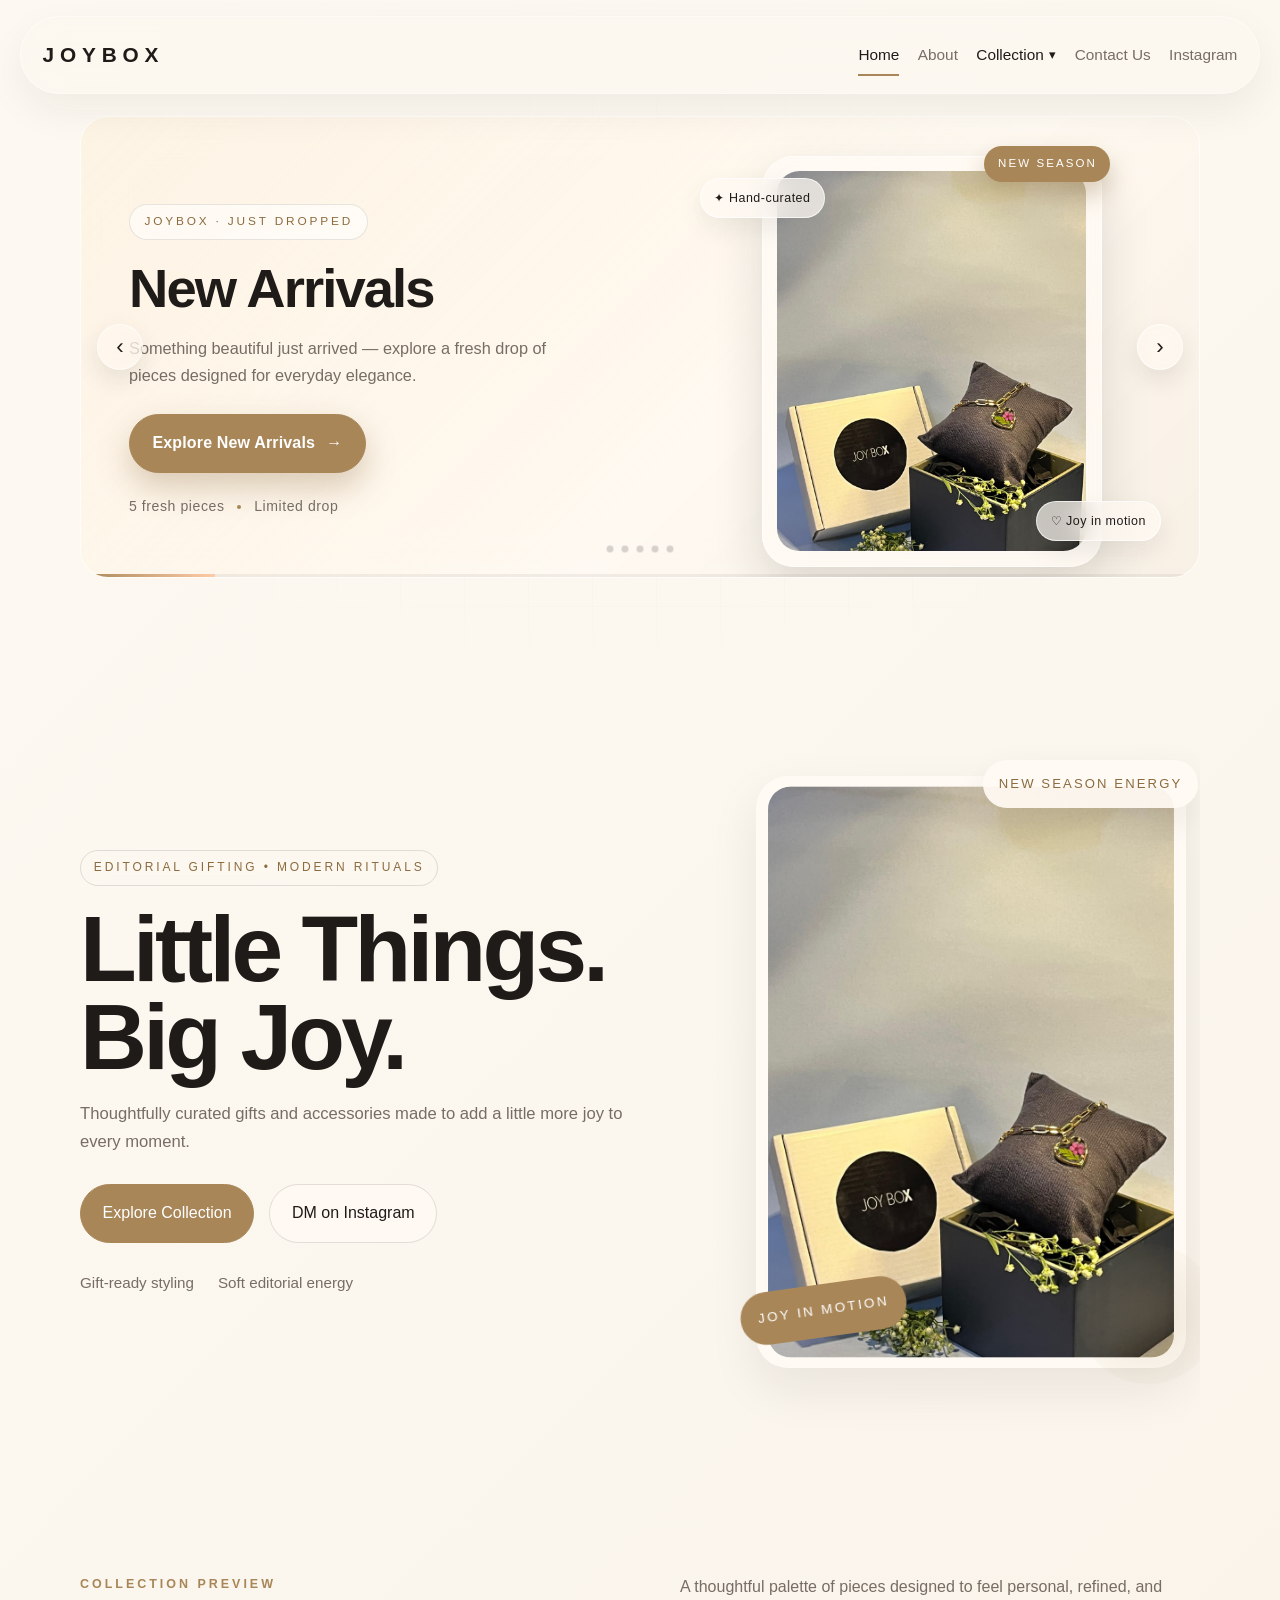
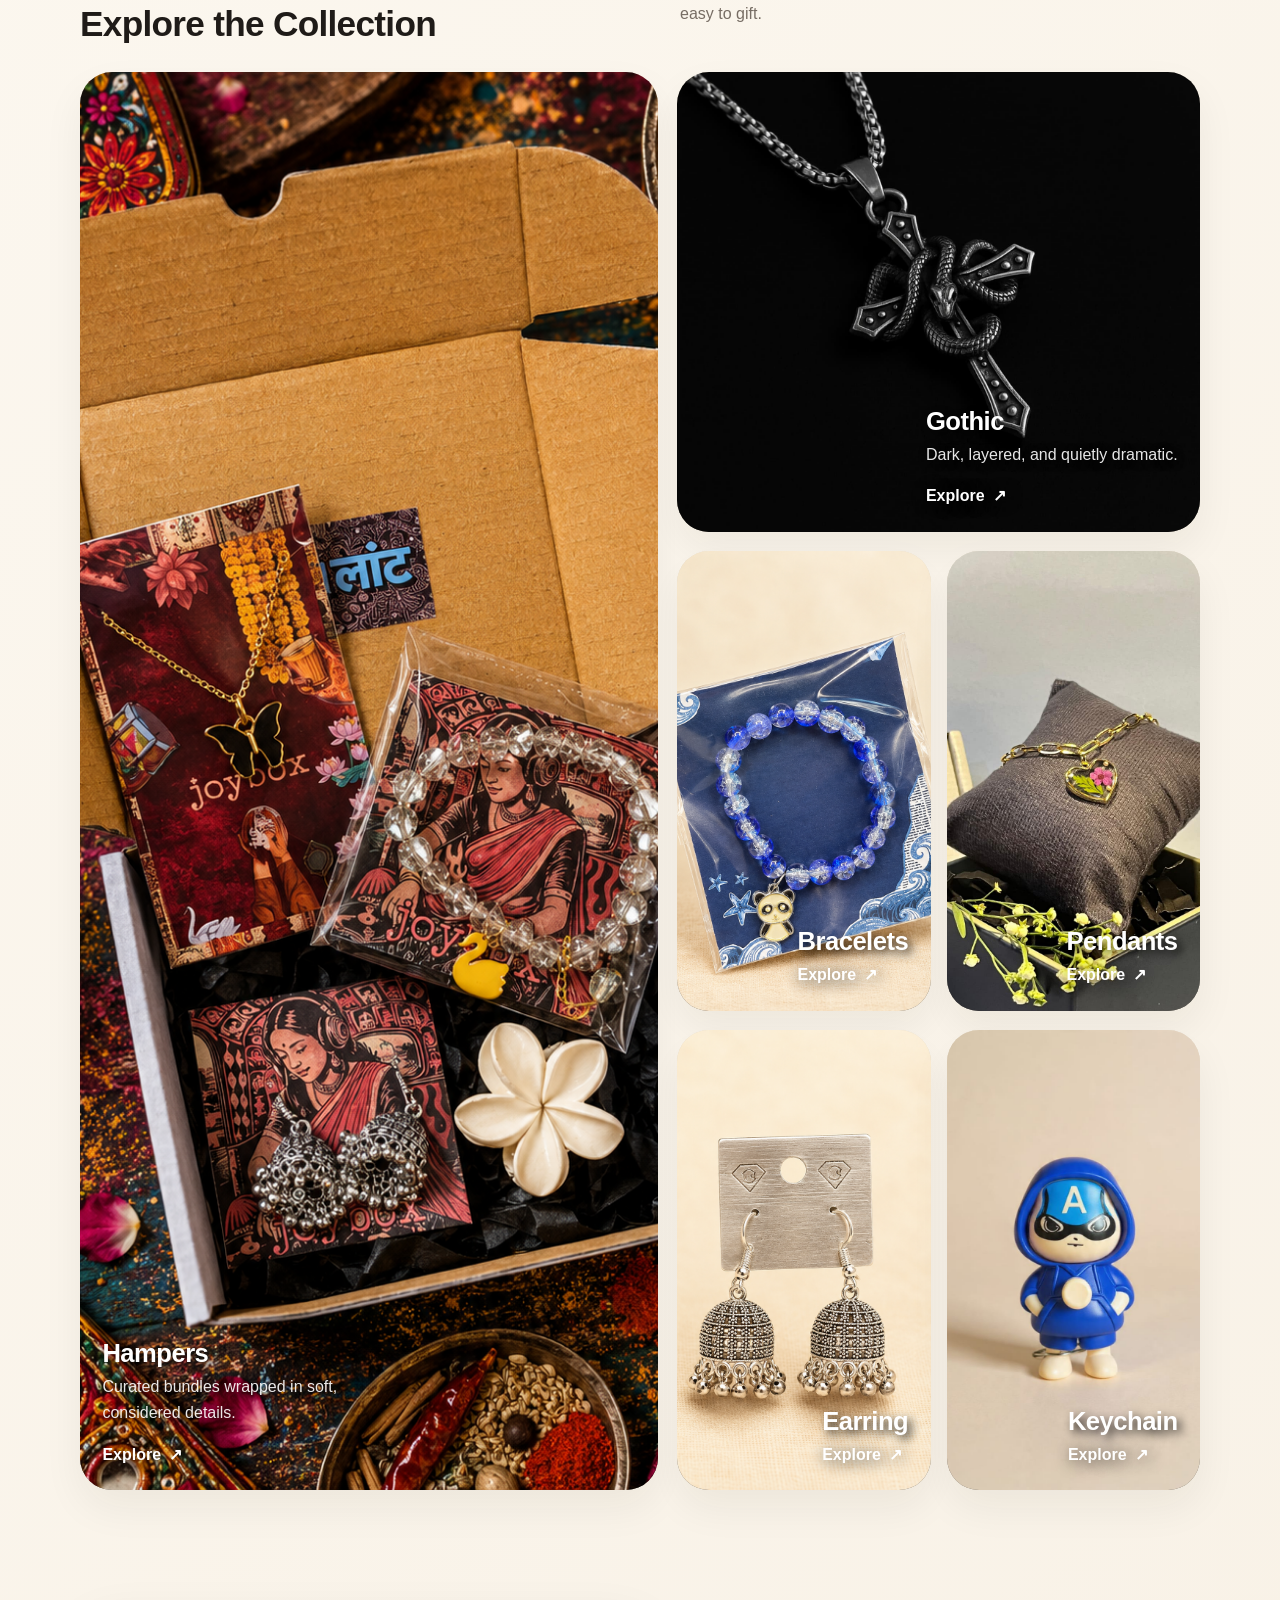
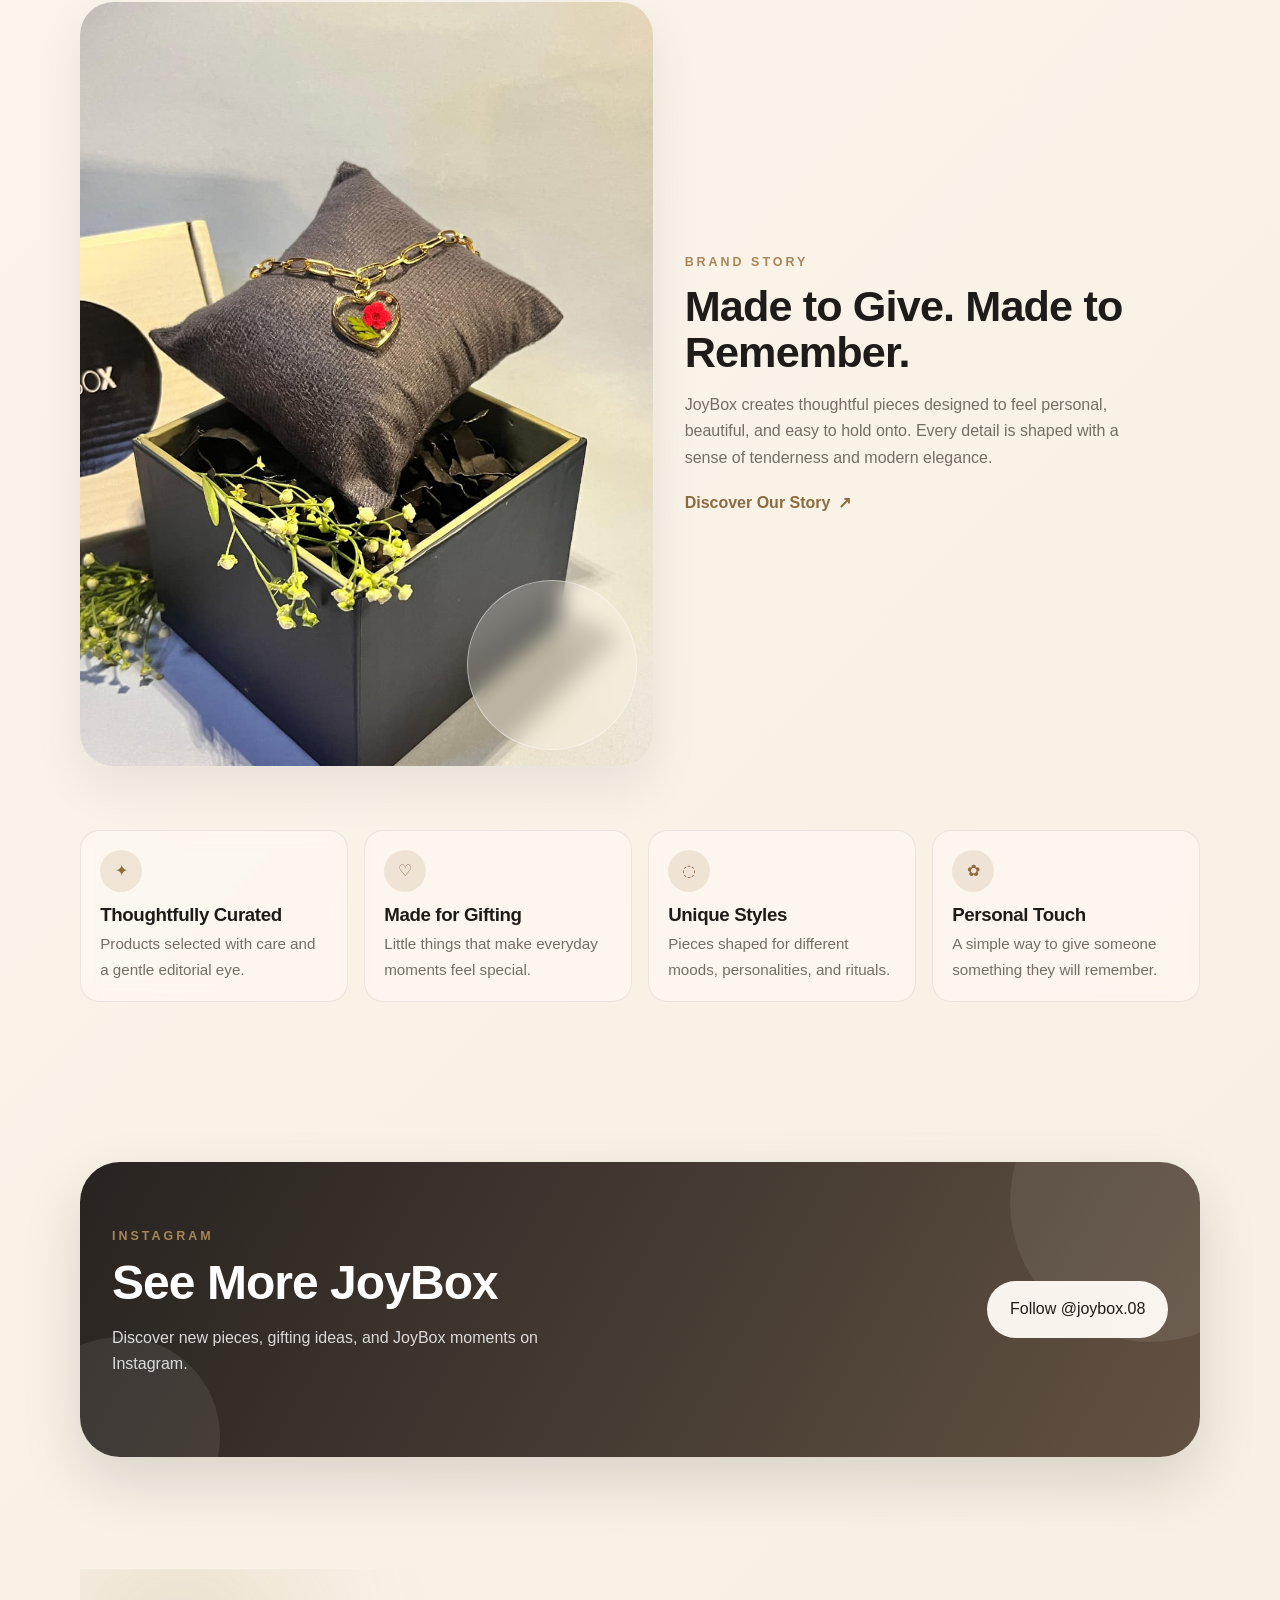
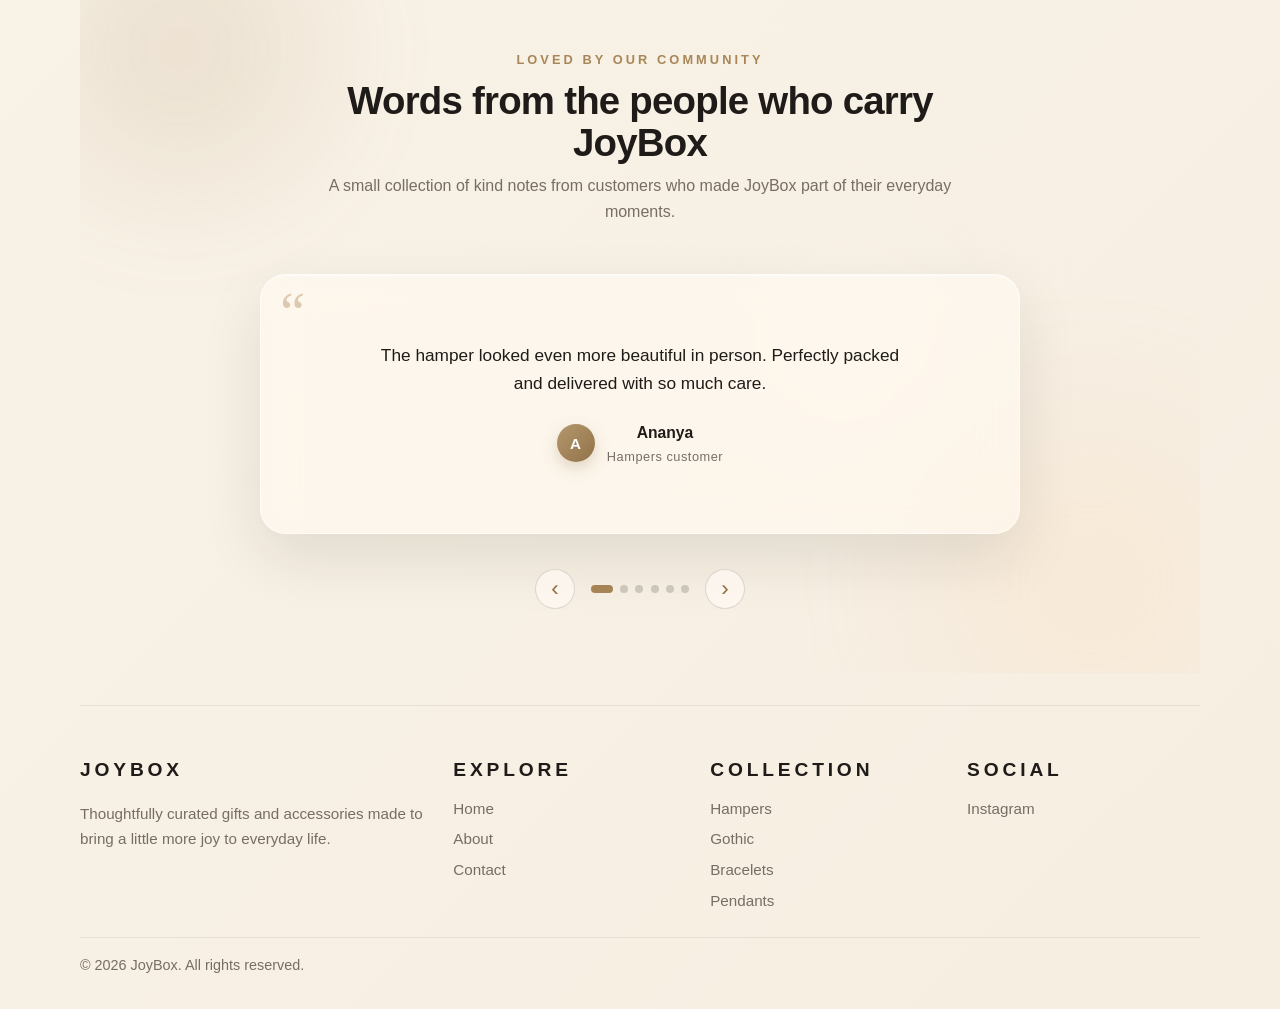
==== commit 9e1581f2: "Modify keychain article in index.html Updated the keychain article section in index.html to display " ====
--- a/index.html
+++ b/index.html
@@ -320,15 +320,15 @@
               </div>
             </article>
 
-            <!-- <article class="collection-card reveal-home">
-              <img src="assets/images/home/collection-bracelets.jpg" alt="JoyBox keychains with a tactile, refined finish"
+            <article class="collection-card reveal-home">
+              <img src="assets/images/products/keychain/keychain-01-1.jpg" alt="JoyBox keychains with a tactile, refined finish"
                 loading="lazy" />
               <div class="collection-card__content">
                 <h3>Keychain</h3>
-                <p>Little keepsakes made to carry joy with you.</p>
+              <!---  <p>Little keepsakes made to carry joy with you.</p> --->
                 <a class="collection-card__link" href="keychain.html">Explore <span>↗</span></a>
               </div>
-            </article> --->
+            </article> 
           </div>
         </div>
       </div>
@@ -533,4 +533,4 @@
   <script src="js/testimonials.js"></script>
 </body>
 
-</html>+</html>
--- a/css/navbar.css
+++ b/css/navbar.css
@@ -262,7 +262,8 @@
   }
 
   .navbar__mobile-submenu.is-open {
-    max-height: 220px;
+    max-height: 320px;
+    overflow-y: auto;
   }
 
   .navbar__mobile-submenu a {
